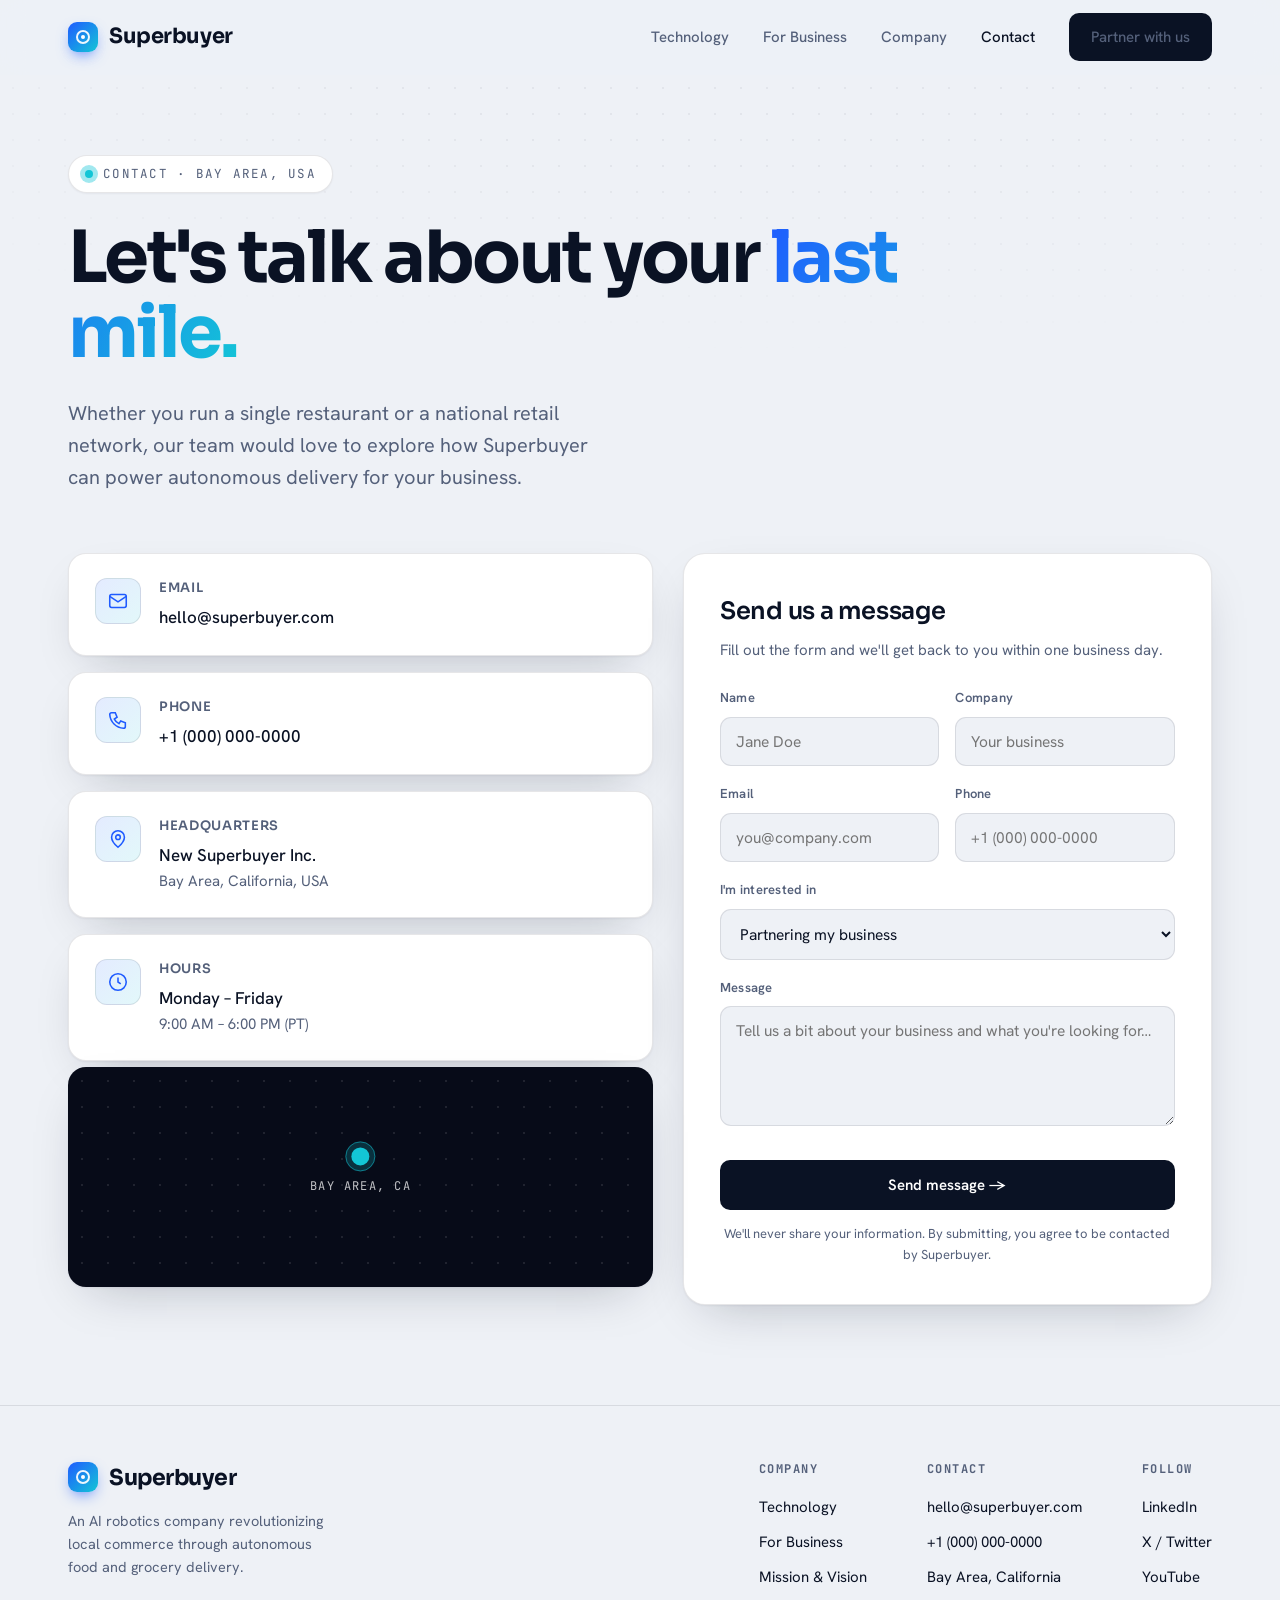
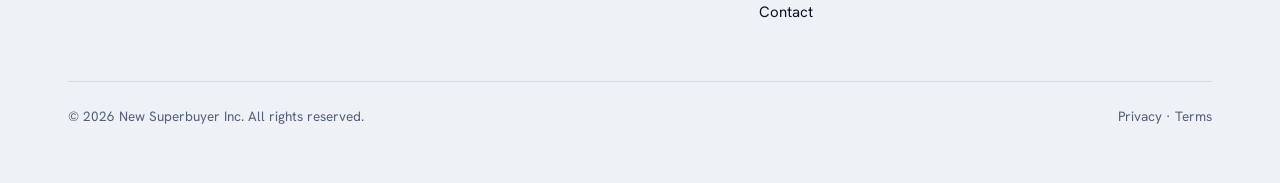
==== contact.html @ 4471d2f5 "Initial commit: Superbuyer company website" ====
<!DOCTYPE html>
<html lang="en">
<head>
<meta charset="UTF-8" />
<meta name="viewport" content="width=device-width, initial-scale=1.0" />
<title>Contact — Superbuyer</title>
<meta name="description" content="Get in touch with Superbuyer. Partner with us to bring autonomous food and grocery delivery to your business." />
<link rel="preconnect" href="https://fonts.googleapis.com" />
<link rel="preconnect" href="https://fonts.gstatic.com" crossorigin />
<link href="https://fonts.googleapis.com/css2?family=Sora:wght@400;500;600;700;800&family=Hanken+Grotesk:wght@400;500;600;700&family=JetBrains+Mono:wght@400;500;600&display=swap" rel="stylesheet" />
<link rel="stylesheet" href="styles.css" />
</head>
<body>

<nav id="nav">
  <div class="wrap nav-in">
    <a href="index.html" class="brand"><span class="logo"></span>Superbuyer</a>
    <div class="nav-links">
      <a href="index.html#technology">Technology</a>
      <a href="index.html#value">For Business</a>
      <a href="index.html#company">Company</a>
      <a href="contact.html" class="active">Contact</a>
      <a href="#form" class="btn">Partner with us</a>
    </div>
  </div>
</nav>

<div class="page-hero">
  <div class="dotgrid"></div>
  <div class="wrap">
    <div class="eyebrow reveal"><span class="pulse"></span><span class="t">CONTACT · BAY AREA, USA</span></div>
    <h1 class="reveal">Let's talk about your <span class="grad">last mile.</span></h1>
    <p class="lead reveal">Whether you run a single restaurant or a national retail network, our team would love to explore how Superbuyer can power autonomous delivery for your business.</p>
  </div>
</div>

<section style="padding-top:40px">
  <div class="wrap">
    <div class="contact-grid">

      <!-- INFO COLUMN -->
      <div class="reveal">
        <div class="info-list">
          <div class="info-item">
            <div class="ic"><svg viewBox="0 0 24 24"><rect x="3" y="5" width="18" height="14" rx="2"/><path d="m3 7 9 6 9-6"/></svg></div>
            <div>
              <h4>Email</h4>
              <a href="mailto:hello@superbuyer.com">hello@superbuyer.com</a>
            </div>
          </div>

          <div class="info-item">
            <div class="ic"><svg viewBox="0 0 24 24"><path d="M5 4h4l2 5-3 2a11 11 0 0 0 5 5l2-3 5 2v4a2 2 0 0 1-2 2A16 16 0 0 1 3 6a2 2 0 0 1 2-2Z"/></svg></div>
            <div>
              <h4>Phone</h4>
              <a href="tel:+10000000000">+1 (000) 000-0000</a>
            </div>
          </div>

          <div class="info-item">
            <div class="ic"><svg viewBox="0 0 24 24"><path d="M12 21s-7-6-7-11a7 7 0 0 1 14 0c0 5-7 11-7 11Z"/><circle cx="12" cy="10" r="2.5"/></svg></div>
            <div>
              <h4>Headquarters</h4>
              <p>New Superbuyer Inc.<span>Bay Area, California, USA</span></p>
            </div>
          </div>

          <div class="info-item">
            <div class="ic"><svg viewBox="0 0 24 24"><circle cx="12" cy="12" r="9"/><path d="M12 7v5l3 2"/></svg></div>
            <div>
              <h4>Hours</h4>
              <p>Monday – Friday<span>9:00 AM – 6:00 PM (PT)</span></p>
            </div>
          </div>
        </div>

        <div class="map" aria-label="Bay Area, California">
          <div class="dotgrid"></div>
          <div class="pin">
            <div class="dot"></div>
            <span>Bay Area, CA</span>
          </div>
        </div>
      </div>

      <!-- FORM COLUMN -->
      <div class="reveal" id="form">
        <div class="form-card">
          <h3>Send us a message</h3>
          <p class="sub">Fill out the form and we'll get back to you within one business day.</p>

          <!-- Works automatically when deployed to Netlify (Netlify Forms). -->
          <form name="contact" method="POST" data-netlify="true" netlify-honeypot="bot-field" action="/thanks.html">
            <input type="hidden" name="form-name" value="contact" />
            <p hidden><label>Don't fill this out: <input name="bot-field" /></label></p>

            <div class="two">
              <div class="field">
                <label for="name">Name</label>
                <input id="name" name="name" type="text" placeholder="Jane Doe" required />
              </div>
              <div class="field">
                <label for="company">Company</label>
                <input id="company" name="company" type="text" placeholder="Your business" />
              </div>
            </div>

            <div class="two">
              <div class="field">
                <label for="email">Email</label>
                <input id="email" name="email" type="email" placeholder="you@company.com" required />
              </div>
              <div class="field">
                <label for="phone">Phone</label>
                <input id="phone" name="phone" type="tel" placeholder="+1 (000) 000-0000" />
              </div>
            </div>

            <div class="field">
              <label for="type">I'm interested in</label>
              <select id="type" name="interest">
                <option>Partnering my business</option>
                <option>Requesting a demo</option>
                <option>Press / media</option>
                <option>Careers</option>
                <option>Something else</option>
              </select>
            </div>

            <div class="field">
              <label for="message">Message</label>
              <textarea id="message" name="message" placeholder="Tell us a bit about your business and what you're looking for…" required></textarea>
            </div>

            <button type="submit" class="btn">Send message →</button>
            <p class="form-note">We'll never share your information. By submitting, you agree to be contacted by Superbuyer.</p>
          </form>
        </div>
      </div>

    </div>
  </div>
</section>

<footer>
  <div class="wrap">
    <div class="foot">
      <div>
        <a href="index.html" class="brand"><span class="logo"></span>Superbuyer</a>
        <p class="blurb">An AI robotics company revolutionizing local commerce through autonomous food and grocery delivery.</p>
      </div>
      <div class="foot-cols">
        <div class="foot-col">
          <h5>Company</h5>
          <a href="index.html#technology">Technology</a>
          <a href="index.html#value">For Business</a>
          <a href="index.html#company">Mission &amp; Vision</a>
          <a href="contact.html">Contact</a>
        </div>
        <div class="foot-col">
          <h5>Contact</h5>
          <a href="mailto:hello@superbuyer.com">hello@superbuyer.com</a>
          <a href="tel:+10000000000">+1 (000) 000-0000</a>
          <a href="contact.html">Bay Area, California</a>
        </div>
        <div class="foot-col">
          <h5>Follow</h5>
          <a href="#">LinkedIn</a>
          <a href="#">X / Twitter</a>
          <a href="#">YouTube</a>
        </div>
      </div>
    </div>
    <div class="copyright">
      <span>© 2026 New Superbuyer Inc. All rights reserved.</span>
      <span>Privacy · Terms</span>
    </div>
  </div>
</footer>

<script>
  const nav=document.getElementById('nav');
  addEventListener('scroll',()=>nav.classList.toggle('scrolled',scrollY>10));
  const io=new IntersectionObserver((es)=>{
    es.forEach((e)=>{
      if(e.isIntersecting){
        const sibs=[...e.target.parentElement.children].filter(c=>c.classList.contains('reveal'));
        e.target.style.transitionDelay=(Math.max(0,sibs.indexOf(e.target))*70)+'ms';
        e.target.classList.add('in');io.unobserve(e.target);
      }
    });
  },{threshold:.12});
  document.querySelectorAll('.reveal').forEach(el=>io.observe(el));
</script>
</body>
</html>
---- styles.css ----
:root{
  --bg:#eef1f6;
  --bg-2:#e4e9f2;
  --ink:#0a1224;
  --ink-soft:#54607a;
  --card:#ffffff;
  --accent:#1f5bff;       /* electric blue */
  --accent-2:#13c6d6;     /* cyan */
  --night:#070b18;
  --line:rgba(10,18,36,.10);
  --line-2:rgba(10,18,36,.06);
  --shadow:0 1px 2px rgba(10,18,36,.05), 0 18px 50px -22px rgba(10,18,36,.28);
}
*{box-sizing:border-box;margin:0;padding:0}
html{scroll-behavior:smooth}
body{
  font-family:"Hanken Grotesk",system-ui,sans-serif;
  background:var(--bg);color:var(--ink);line-height:1.6;
  -webkit-font-smoothing:antialiased;overflow-x:hidden;
}
.wrap{max-width:1200px;margin:0 auto;padding:0 28px;position:relative;z-index:2}
.display{font-family:"Sora",sans-serif}
.mono{font-family:"JetBrains Mono",monospace}
.tag{
  font-family:"JetBrains Mono",monospace;font-size:12px;font-weight:500;
  letter-spacing:.18em;text-transform:uppercase;color:var(--accent);
}

/* dot-grid background utility */
.dotgrid{
  background-image:radial-gradient(rgba(10,18,36,.10) 1px,transparent 1px);
  background-size:26px 26px;
}

/* ---------- NAV ---------- */
nav{position:sticky;top:0;z-index:50;backdrop-filter:saturate(150%) blur(12px);
  background:rgba(238,241,246,.78);border-bottom:1px solid transparent;transition:border-color .3s}
nav.scrolled{border-color:var(--line)}
.nav-in{display:flex;align-items:center;justify-content:space-between;height:74px}
.brand{font-family:"Sora",sans-serif;font-weight:700;font-size:21px;letter-spacing:-.02em;display:flex;align-items:center;gap:11px;color:var(--ink);text-decoration:none}
.logo{width:30px;height:30px;border-radius:9px;background:linear-gradient(135deg,var(--accent),var(--accent-2));position:relative;box-shadow:0 6px 16px -6px var(--accent)}
.logo::before{content:"";position:absolute;inset:8px;border:2px solid #fff;border-radius:50%;opacity:.92}
.logo::after{content:"";position:absolute;left:50%;top:50%;width:4px;height:4px;background:#fff;border-radius:50%;transform:translate(-50%,-50%)}
.nav-links{display:flex;gap:34px;align-items:center}
.nav-links a{color:var(--ink-soft);text-decoration:none;font-size:15px;font-weight:500;transition:color .2s}
.nav-links a:hover{color:var(--ink)}
.nav-links a.active{color:var(--ink)}
.btn{display:inline-flex;align-items:center;gap:8px;background:var(--ink);color:#fff;
  padding:12px 22px;border-radius:10px;font-weight:600;font-size:15px;text-decoration:none;
  transition:transform .2s,background .2s,box-shadow .2s;border:none;cursor:pointer;font-family:"Hanken Grotesk",sans-serif}
.btn:hover{transform:translateY(-2px);background:var(--accent);box-shadow:0 14px 30px -10px var(--accent)}
.btn.ghost{background:transparent;color:var(--ink);border:1px solid var(--line)}
.btn.ghost:hover{background:var(--ink);color:#fff;box-shadow:none}
@media(max-width:780px){.nav-links a:not(.btn){display:none}}

/* ---------- HERO ---------- */
header{position:relative;padding:96px 0 80px;overflow:hidden}
header .dotgrid{position:absolute;inset:0;z-index:1;opacity:.5;
  -webkit-mask-image:radial-gradient(120% 80% at 70% 0%,#000 30%,transparent 75%);
  mask-image:radial-gradient(120% 80% at 70% 0%,#000 30%,transparent 75%)}

/* delivery-robot hero illustration */
.hero-robot{position:absolute;right:max(12px,3vw);top:104px;width:min(46vw,500px);z-index:0;
  animation:bob 5.5s ease-in-out infinite}
.hero-robot::before{content:"";position:absolute;inset:-12% -10% -6% -10%;z-index:-1;border-radius:50%;
  background:radial-gradient(closest-side, rgba(31,91,255,.18), rgba(19,198,214,.10) 55%, transparent 72%)}
.hero-robot img,.hero-robot svg{width:100%;height:auto;display:block}
.hero-robot img{border-radius:28px;box-shadow:0 30px 60px -22px rgba(10,18,36,.30)}
@keyframes bob{0%,100%{transform:translateY(0)}50%{transform:translateY(-14px)}}
.hr-bag{animation:bob 4.2s ease-in-out infinite}
.hr-beacon{transform-origin:center;animation:beacon 1.6s ease-in-out infinite}
@keyframes beacon{0%,100%{opacity:1}50%{opacity:.35}}
.hr-scan{animation:scan 2.6s ease-out infinite}
.hr-scan2{animation:scan 2.6s ease-out .5s infinite}
.hr-scan3{animation:scan 2.6s ease-out 1s infinite}
@keyframes scan{0%{opacity:0}30%{opacity:.9}100%{opacity:0}}
@media(max-width:980px){.hero-robot{display:none}}
@media(prefers-reduced-motion:reduce){.hero-robot,.hr-bag,.hr-beacon,.hr-scan,.hr-scan2,.hr-scan3{animation:none}}
.eyebrow{display:inline-flex;align-items:center;gap:10px;background:var(--card);
  border:1px solid var(--line);padding:8px 16px;border-radius:100px;box-shadow:var(--shadow)}
.eyebrow .pulse{width:8px;height:8px;border-radius:50%;background:var(--accent-2);position:relative}
.eyebrow .pulse::after{content:"";position:absolute;inset:-5px;border-radius:50%;background:var(--accent-2);opacity:.4;animation:ping 1.8s ease-out infinite}
@keyframes ping{to{transform:scale(2.8);opacity:0}}
.eyebrow span.t{font-family:"JetBrains Mono",monospace;font-size:12.5px;letter-spacing:.1em;color:var(--ink-soft)}
.hero-copy{position:relative;z-index:2;max-width:600px}
@media(max-width:1180px) and (min-width:981px){.hero-copy{max-width:50%}}
h1{font-family:"Sora",sans-serif;font-weight:700;font-size:clamp(40px,6vw,78px);
  line-height:1.04;letter-spacing:-.035em;margin:28px 0 0}
h1 .grad{background:linear-gradient(120deg,var(--accent),var(--accent-2));-webkit-background-clip:text;background-clip:text;color:transparent}
.lead{font-size:clamp(17px,2vw,20px);color:var(--ink-soft);max-width:54ch;margin-top:26px}
.hero-cta{display:flex;gap:14px;margin-top:38px;flex-wrap:wrap}

/* route motif card */
.route{margin-top:64px;background:var(--night);border-radius:22px;padding:30px 32px;color:#fff;
  position:relative;overflow:hidden;box-shadow:var(--shadow)}
.route .dotgrid{position:absolute;inset:0;opacity:.18;background-image:radial-gradient(rgba(255,255,255,.5) 1px,transparent 1px)}
.route-top{display:flex;justify-content:space-between;align-items:center;position:relative;flex-wrap:wrap;gap:12px}
.route-top .mono{font-size:12.5px;letter-spacing:.14em;color:rgba(255,255,255,.55);text-transform:uppercase}
.route-top .live{display:inline-flex;align-items:center;gap:8px;font-family:"JetBrains Mono",monospace;font-size:12.5px;color:#7ef2c0}
.route-top .live::before{content:"";width:8px;height:8px;border-radius:50%;background:#7ef2c0;box-shadow:0 0 0 0 rgba(126,242,192,.6);animation:beat 1.6s infinite}
@keyframes beat{70%{box-shadow:0 0 0 8px rgba(126,242,192,0)}100%{box-shadow:0 0 0 0 rgba(126,242,192,0)}}
.path{position:relative;height:120px;margin-top:24px}
.path svg{width:100%;height:100%;overflow:visible}
.path .moving{stroke-dasharray:8 10;animation:dash 2.2s linear infinite}
@keyframes dash{to{stroke-dashoffset:-36}}
.route-foot{display:flex;gap:40px;margin-top:18px;position:relative;flex-wrap:wrap}
.route-foot div .k{font-family:"Sora";font-weight:600;font-size:26px}
.route-foot div .v{font-size:13.5px;color:rgba(255,255,255,.55);margin-top:2px}

/* ---------- LOGO STRIP ---------- */
.strip{padding:30px 0;border-top:1px solid var(--line);border-bottom:1px solid var(--line);margin-top:48px}
.strip .wrap{display:flex;align-items:center;gap:30px;flex-wrap:wrap;justify-content:space-between}
.strip p{font-family:"JetBrains Mono",monospace;font-size:12.5px;letter-spacing:.12em;text-transform:uppercase;color:var(--ink-soft);white-space:nowrap}
.strip .who{display:flex;gap:34px;flex-wrap:wrap}
.strip .who span{font-family:"Sora";font-weight:600;font-size:18px;color:var(--ink);opacity:.62}

/* ---------- SECTION ---------- */
section{padding:100px 0}
.sec-head{margin-bottom:52px;max-width:60ch}
.sec-title{font-family:"Sora";font-weight:600;font-size:clamp(30px,4.4vw,50px);line-height:1.08;letter-spacing:-.025em;margin-top:16px}
.sec-note{color:var(--ink-soft);font-size:17px;margin-top:18px;max-width:52ch}

/* feature cards */
.cards{display:grid;grid-template-columns:repeat(3,1fr);gap:22px}
.card{background:var(--card);border:1px solid var(--line);border-radius:20px;padding:32px 28px;
  box-shadow:var(--shadow);transition:transform .3s,box-shadow .3s;position:relative;overflow:hidden}
.card:hover{transform:translateY(-6px);box-shadow:0 28px 60px -22px rgba(31,91,255,.35)}
.card .ic{width:50px;height:50px;border-radius:13px;display:grid;place-items:center;
  background:linear-gradient(135deg,rgba(31,91,255,.12),rgba(19,198,214,.12));border:1px solid var(--line)}
.card .ic svg{width:24px;height:24px;stroke:var(--accent);fill:none;stroke-width:1.7}
.card h3{font-family:"Sora";font-weight:600;font-size:21px;margin:22px 0 10px;letter-spacing:-.01em}
.card p{color:var(--ink-soft);font-size:15.5px}
@media(max-width:860px){.cards{grid-template-columns:1fr}}

/* value / benefits band */
#value{background:var(--bg-2)}
.vgrid{display:grid;grid-template-columns:repeat(3,1fr);gap:24px;margin-top:8px}
.vitem{padding:30px 0;border-top:2px solid var(--ink)}
.vitem .n{font-family:"JetBrains Mono",monospace;font-size:13px;color:var(--accent);letter-spacing:.1em}
.vitem h4{font-family:"Sora";font-weight:600;font-size:22px;margin:16px 0 10px;letter-spacing:-.01em}
.vitem p{color:var(--ink-soft);font-size:15.5px}
@media(max-width:860px){.vgrid{grid-template-columns:1fr}}

/* mission / vision split */
.mv{display:grid;grid-template-columns:1fr 1fr;gap:22px}
.mv-card{border-radius:22px;padding:42px 38px;position:relative;overflow:hidden;box-shadow:var(--shadow)}
.mv-mission{background:var(--night);color:#fff}
.mv-mission .dotgrid{position:absolute;inset:0;opacity:.16;background-image:radial-gradient(rgba(255,255,255,.5) 1px,transparent 1px)}
.mv-vision{background:linear-gradient(140deg,var(--accent),#1840c8);color:#fff}
.mv-vision::after{content:"";position:absolute;right:-70px;bottom:-90px;width:260px;height:260px;border-radius:50%;border:1px solid rgba(255,255,255,.22)}
.mv-card .tag{color:rgba(255,255,255,.7)}
.mv-card h3{font-family:"Sora";font-weight:600;font-size:clamp(26px,3vw,34px);line-height:1.14;letter-spacing:-.02em;margin-top:18px;position:relative}
.mv-card p{color:rgba(255,255,255,.78);margin-top:16px;font-size:16px;position:relative}
@media(max-width:780px){.mv{grid-template-columns:1fr}}

/* about statement */
.about{display:grid;grid-template-columns:1fr;gap:0;max-width:30ch}
.about-quote{font-family:"Sora";font-weight:400;font-size:clamp(24px,3.2vw,38px);line-height:1.3;letter-spacing:-.02em;max-width:24ch}
.about-quote b{color:var(--accent);font-weight:600}

/* CTA */
#contact{padding-bottom:120px}
.cta{background:var(--night);color:#fff;border-radius:28px;padding:clamp(40px,6vw,80px);position:relative;overflow:hidden}
.cta .dotgrid{position:absolute;inset:0;opacity:.16;background-image:radial-gradient(rgba(255,255,255,.5) 1px,transparent 1px);
  -webkit-mask-image:radial-gradient(120% 100% at 100% 0%,#000,transparent 70%);mask-image:radial-gradient(120% 100% at 100% 0%,#000,transparent 70%)}
.cta .tag{color:var(--accent-2)}
.cta h2{font-family:"Sora";font-weight:600;font-size:clamp(30px,4.6vw,54px);line-height:1.07;letter-spacing:-.025em;max-width:18ch;margin-top:16px;position:relative}
.cta p{margin-top:18px;max-width:46ch;color:rgba(255,255,255,.74);position:relative}
.cta .row{display:flex;gap:14px;margin-top:34px;flex-wrap:wrap;position:relative}
.cta .btn{background:#fff;color:var(--ink)}
.cta .btn:hover{background:var(--accent);color:#fff}
.cta .btn.ghost{background:transparent;color:#fff;border-color:rgba(255,255,255,.32)}
.cta .btn.ghost:hover{background:#fff;color:var(--ink)}

/* FOOTER */
footer{border-top:1px solid var(--line);padding:54px 0 56px}
.foot{display:flex;justify-content:space-between;gap:40px;flex-wrap:wrap}
.foot .brand{font-size:22px}
.foot .blurb{color:var(--ink-soft);font-size:14.5px;margin-top:14px;max-width:34ch}
.foot-cols{display:flex;gap:60px;flex-wrap:wrap}
.foot-col h5{font-family:"JetBrains Mono",monospace;font-size:12px;letter-spacing:.12em;text-transform:uppercase;color:var(--ink-soft);margin-bottom:16px}
.foot-col a{display:block;color:var(--ink);text-decoration:none;font-size:15px;margin-bottom:11px;transition:color .2s}
.foot-col a:hover{color:var(--accent)}
.copyright{margin-top:46px;padding-top:24px;border-top:1px solid var(--line);color:var(--ink-soft);font-size:13.5px;display:flex;justify-content:space-between;gap:14px;flex-wrap:wrap}

/* reveal */
.reveal{opacity:0;transform:translateY(26px);transition:opacity .8s cubic-bezier(.2,.7,.2,1),transform .8s cubic-bezier(.2,.7,.2,1)}
.reveal.in{opacity:1;transform:none}

/* ============ CONTACT PAGE ============ */
.page-hero{position:relative;padding:80px 0 20px;overflow:hidden}
.page-hero .dotgrid{position:absolute;inset:0;z-index:0;opacity:.5;
  -webkit-mask-image:radial-gradient(120% 90% at 60% 0%,#000 25%,transparent 72%);
  mask-image:radial-gradient(120% 90% at 60% 0%,#000 25%,transparent 72%)}
.page-hero h1{font-size:clamp(40px,6vw,72px);max-width:18ch}
.page-hero .lead{max-width:50ch}

.contact-grid{display:grid;grid-template-columns:1.05fr .95fr;gap:30px;align-items:start}
@media(max-width:880px){.contact-grid{grid-template-columns:1fr}}

/* info column */
.info-list{display:flex;flex-direction:column;gap:16px}
.info-item{display:flex;gap:18px;align-items:flex-start;background:var(--card);border:1px solid var(--line);
  border-radius:18px;padding:24px 26px;box-shadow:var(--shadow);transition:transform .25s,box-shadow .25s}
.info-item:hover{transform:translateY(-3px);box-shadow:0 22px 50px -24px rgba(31,91,255,.3)}
.info-item .ic{flex:none;width:46px;height:46px;border-radius:12px;display:grid;place-items:center;
  background:linear-gradient(135deg,rgba(31,91,255,.12),rgba(19,198,214,.12));border:1px solid var(--line)}
.info-item .ic svg{width:22px;height:22px;stroke:var(--accent);fill:none;stroke-width:1.7}
.info-item h4{font-family:"Sora";font-weight:600;font-size:13px;letter-spacing:.05em;text-transform:uppercase;color:var(--ink-soft)}
.info-item a,.info-item p{display:block;color:var(--ink);text-decoration:none;font-size:17px;font-weight:500;margin-top:5px}
.info-item a:hover{color:var(--accent)}
.info-item p span{display:block;font-weight:400;font-size:15px;color:var(--ink-soft)}

.map{margin-top:6px;border-radius:18px;overflow:hidden;border:1px solid var(--line);box-shadow:var(--shadow);
  height:220px;position:relative;background:var(--night)}
.map .dotgrid{position:absolute;inset:0;opacity:.2;background-image:radial-gradient(rgba(255,255,255,.5) 1px,transparent 1px)}
.map .pin{position:absolute;left:50%;top:48%;transform:translate(-50%,-50%);text-align:center}
.map .pin .dot{width:18px;height:18px;border-radius:50%;background:var(--accent-2);margin:0 auto;position:relative;box-shadow:0 0 0 6px rgba(19,198,214,.2)}
.map .pin .dot::after{content:"";position:absolute;inset:-6px;border-radius:50%;border:1px solid var(--accent-2);opacity:.5;animation:ping 2s ease-out infinite}
.map .pin span{display:block;margin-top:12px;font-family:"JetBrains Mono",monospace;font-size:12px;letter-spacing:.12em;color:rgba(255,255,255,.75);text-transform:uppercase}

/* form column */
.form-card{background:var(--card);border:1px solid var(--line);border-radius:22px;padding:38px 36px;box-shadow:var(--shadow)}
.form-card h3{font-family:"Sora";font-weight:600;font-size:24px;letter-spacing:-.01em}
.form-card .sub{color:var(--ink-soft);font-size:15px;margin-top:8px;margin-bottom:26px}
.field{margin-bottom:18px}
.field label{display:block;font-size:13px;font-weight:600;color:var(--ink-soft);margin-bottom:8px;letter-spacing:.02em}
.field input,.field textarea,.field select{width:100%;font-family:"Hanken Grotesk",sans-serif;font-size:15.5px;color:var(--ink);
  background:var(--bg);border:1px solid var(--line);border-radius:11px;padding:13px 15px;transition:border-color .2s,box-shadow .2s}
.field input:focus,.field textarea:focus,.field select:focus{outline:none;border-color:var(--accent);box-shadow:0 0 0 3px rgba(31,91,255,.14);background:#fff}
.field textarea{resize:vertical;min-height:120px}
.two{display:grid;grid-template-columns:1fr 1fr;gap:16px}
@media(max-width:480px){.two{grid-template-columns:1fr}}
.form-card .btn{width:100%;justify-content:center;margin-top:8px;padding:15px}
.form-note{font-size:13px;color:var(--ink-soft);margin-top:14px;text-align:center}
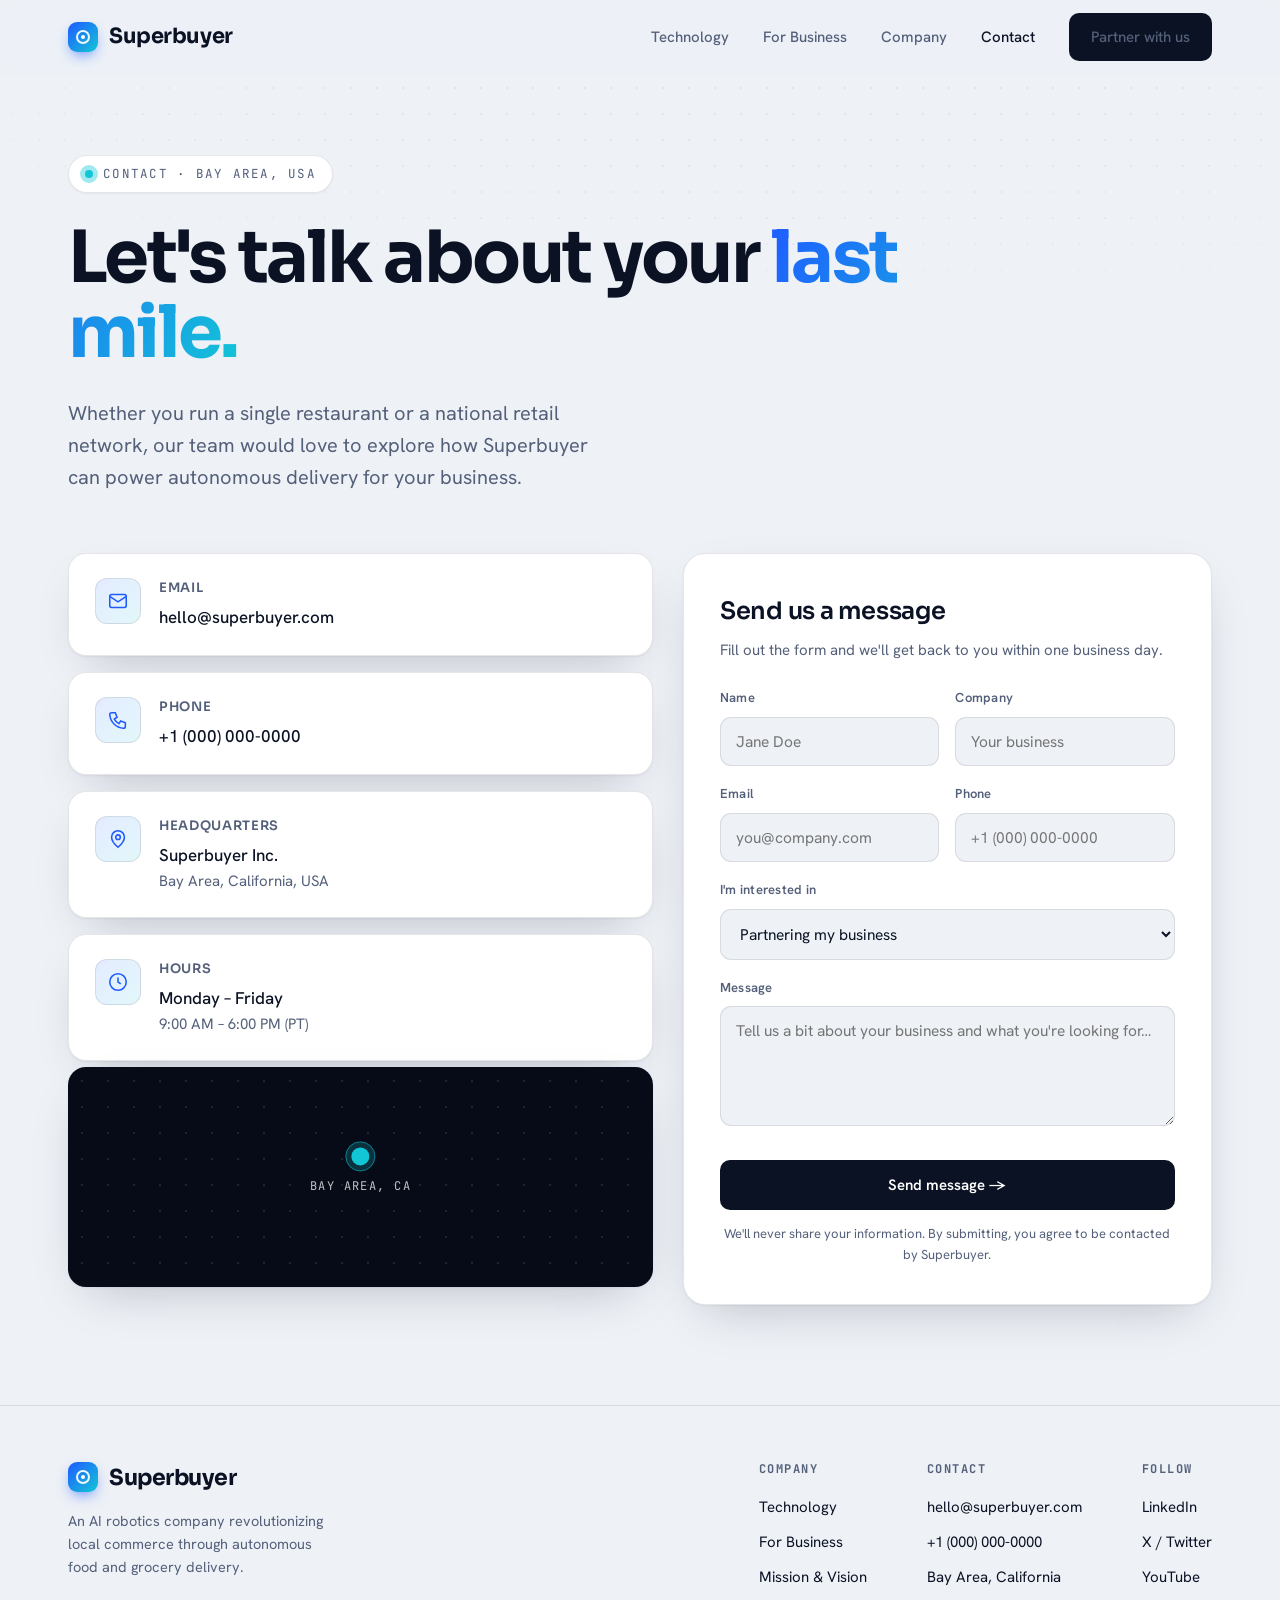
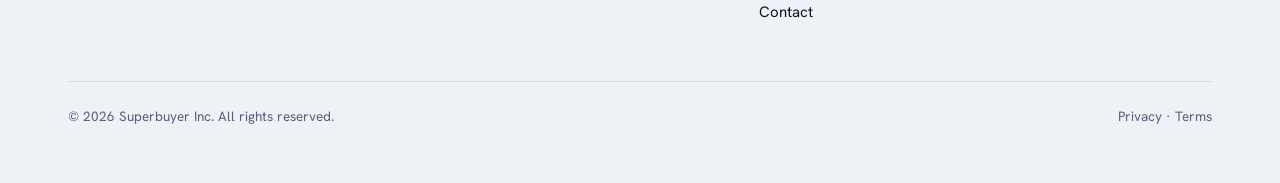
==== commit 93cec315: "Rename company to Superbuyer Inc. (drop "New")" ====
--- a/contact.html
+++ b/contact.html
@@ -61,7 +61,7 @@
             <div class="ic"><svg viewBox="0 0 24 24"><path d="M12 21s-7-6-7-11a7 7 0 0 1 14 0c0 5-7 11-7 11Z"/><circle cx="12" cy="10" r="2.5"/></svg></div>
             <div>
               <h4>Headquarters</h4>
-              <p>New Superbuyer Inc.<span>Bay Area, California, USA</span></p>
+              <p>Superbuyer Inc.<span>Bay Area, California, USA</span></p>
             </div>
           </div>
 
@@ -172,7 +172,7 @@
       </div>
     </div>
     <div class="copyright">
-      <span>© 2026 New Superbuyer Inc. All rights reserved.</span>
+      <span>© 2026 Superbuyer Inc. All rights reserved.</span>
       <span>Privacy · Terms</span>
     </div>
   </div>
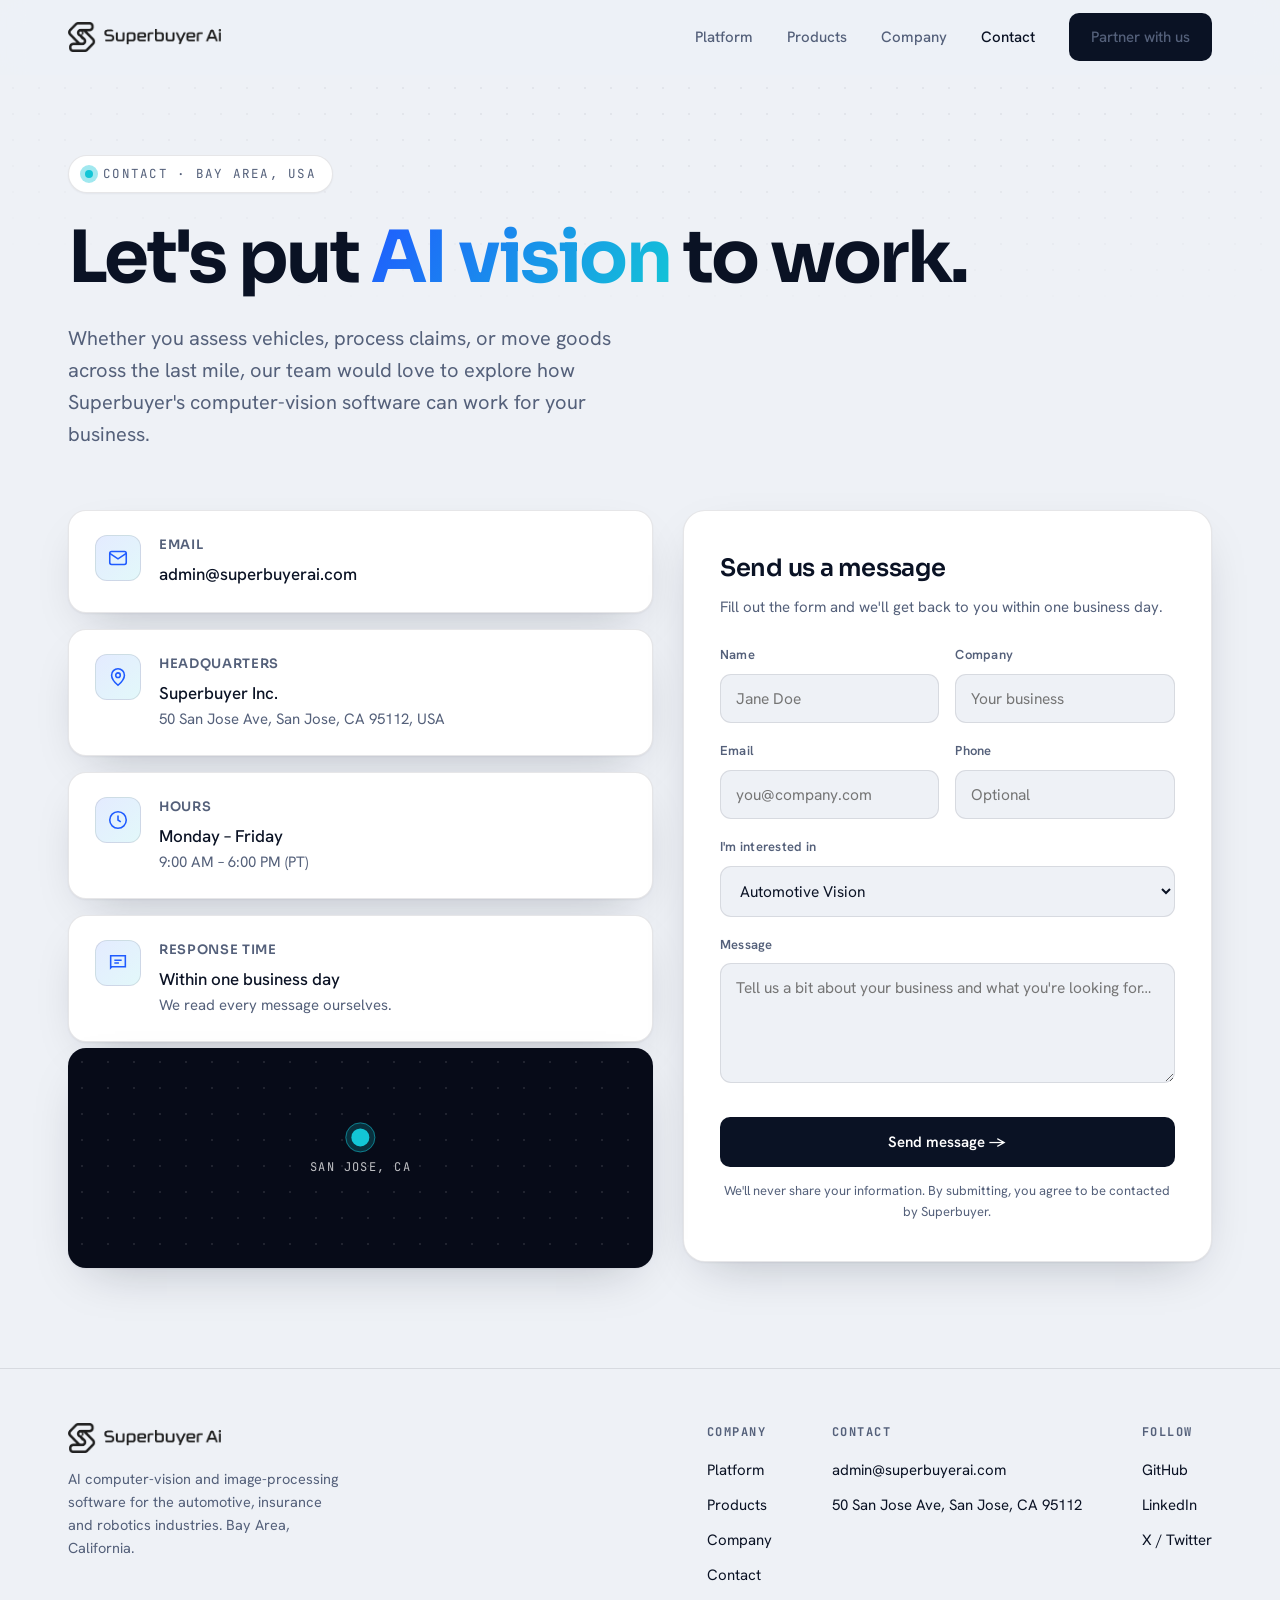
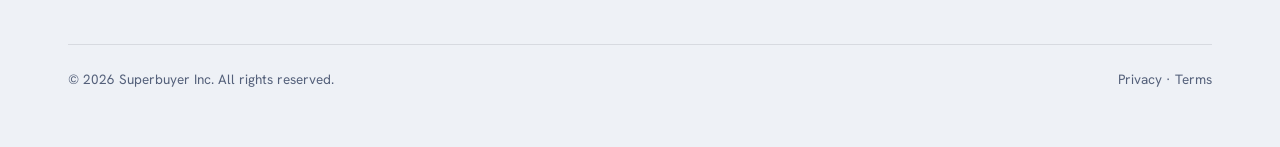
==== commit c45d24bf: "Reposition site around AI vision software; add real logo, two products, real contact - Lead with AI " ====
--- a/contact.html
+++ b/contact.html
@@ -3,8 +3,10 @@
 <head>
 <meta charset="UTF-8" />
 <meta name="viewport" content="width=device-width, initial-scale=1.0" />
-<title>Contact — Superbuyer</title>
-<meta name="description" content="Get in touch with Superbuyer. Partner with us to bring autonomous food and grocery delivery to your business." />
+<title>Contact — Superbuyer Ai</title>
+<meta name="description" content="Get in touch with Superbuyer. Partner with us to put AI computer-vision and image-processing software to work for your business." />
+<link rel="icon" type="image/png" href="images/favicon.png" />
+<link rel="apple-touch-icon" href="images/apple-touch-icon.png" />
 <link rel="preconnect" href="https://fonts.googleapis.com" />
 <link rel="preconnect" href="https://fonts.gstatic.com" crossorigin />
 <link href="https://fonts.googleapis.com/css2?family=Sora:wght@400;500;600;700;800&family=Hanken+Grotesk:wght@400;500;600;700&family=JetBrains+Mono:wght@400;500;600&display=swap" rel="stylesheet" />
@@ -14,10 +16,10 @@
 
 <nav id="nav">
   <div class="wrap nav-in">
-    <a href="index.html" class="brand"><span class="logo"></span>Superbuyer</a>
+    <a href="index.html" class="brand"><img class="logo-img" src="images/logo.png" alt="Superbuyer Ai" /></a>
     <div class="nav-links">
-      <a href="index.html#technology">Technology</a>
-      <a href="index.html#value">For Business</a>
+      <a href="index.html#platform">Platform</a>
+      <a href="index.html#products">Products</a>
       <a href="index.html#company">Company</a>
       <a href="contact.html" class="active">Contact</a>
       <a href="#form" class="btn">Partner with us</a>
@@ -29,8 +31,8 @@
   <div class="dotgrid"></div>
   <div class="wrap">
     <div class="eyebrow reveal"><span class="pulse"></span><span class="t">CONTACT · BAY AREA, USA</span></div>
-    <h1 class="reveal">Let's talk about your <span class="grad">last mile.</span></h1>
-    <p class="lead reveal">Whether you run a single restaurant or a national retail network, our team would love to explore how Superbuyer can power autonomous delivery for your business.</p>
+    <h1 class="reveal">Let's put <span class="grad">AI vision</span> to work.</h1>
+    <p class="lead reveal">Whether you assess vehicles, process claims, or move goods across the last mile, our team would love to explore how Superbuyer's computer-vision software can work for your business.</p>
   </div>
 </div>
 
@@ -45,15 +47,7 @@
             <div class="ic"><svg viewBox="0 0 24 24"><rect x="3" y="5" width="18" height="14" rx="2"/><path d="m3 7 9 6 9-6"/></svg></div>
             <div>
               <h4>Email</h4>
-              <a href="mailto:hello@superbuyer.com">hello@superbuyer.com</a>
-            </div>
-          </div>
-
-          <div class="info-item">
-            <div class="ic"><svg viewBox="0 0 24 24"><path d="M5 4h4l2 5-3 2a11 11 0 0 0 5 5l2-3 5 2v4a2 2 0 0 1-2 2A16 16 0 0 1 3 6a2 2 0 0 1 2-2Z"/></svg></div>
-            <div>
-              <h4>Phone</h4>
-              <a href="tel:+10000000000">+1 (000) 000-0000</a>
+              <a href="mailto:admin@superbuyerai.com">admin@superbuyerai.com</a>
             </div>
           </div>
 
@@ -61,7 +55,7 @@
             <div class="ic"><svg viewBox="0 0 24 24"><path d="M12 21s-7-6-7-11a7 7 0 0 1 14 0c0 5-7 11-7 11Z"/><circle cx="12" cy="10" r="2.5"/></svg></div>
             <div>
               <h4>Headquarters</h4>
-              <p>Superbuyer Inc.<span>Bay Area, California, USA</span></p>
+              <p>Superbuyer Inc.<span>50 San Jose Ave, San Jose, CA 95112, USA</span></p>
             </div>
           </div>
 
@@ -72,13 +66,21 @@
               <p>Monday – Friday<span>9:00 AM – 6:00 PM (PT)</span></p>
             </div>
           </div>
+
+          <div class="info-item">
+            <div class="ic"><svg viewBox="0 0 24 24"><path d="M4 4h16v12H5.2L4 17.2V4Z"/><path d="M8 9h8M8 12h5"/></svg></div>
+            <div>
+              <h4>Response time</h4>
+              <p>Within one business day<span>We read every message ourselves.</span></p>
+            </div>
+          </div>
         </div>
 
-        <div class="map" aria-label="Bay Area, California">
+        <div class="map" aria-label="San Jose, California">
           <div class="dotgrid"></div>
           <div class="pin">
             <div class="dot"></div>
-            <span>Bay Area, CA</span>
+            <span>San Jose, CA</span>
           </div>
         </div>
       </div>
@@ -112,14 +114,16 @@
               </div>
               <div class="field">
                 <label for="phone">Phone</label>
-                <input id="phone" name="phone" type="tel" placeholder="+1 (000) 000-0000" />
+                <input id="phone" name="phone" type="tel" placeholder="Optional" />
               </div>
             </div>
 
             <div class="field">
               <label for="type">I'm interested in</label>
               <select id="type" name="interest">
-                <option>Partnering my business</option>
+                <option>Automotive Vision</option>
+                <option>Autonomous Delivery Robots</option>
+                <option>Custom AI vision software</option>
                 <option>Requesting a demo</option>
                 <option>Press / media</option>
                 <option>Careers</option>
@@ -146,28 +150,27 @@
   <div class="wrap">
     <div class="foot">
       <div>
-        <a href="index.html" class="brand"><span class="logo"></span>Superbuyer</a>
-        <p class="blurb">An AI robotics company revolutionizing local commerce through autonomous food and grocery delivery.</p>
+        <a href="index.html" class="brand"><img class="logo-img" src="images/logo.png" alt="Superbuyer Ai" /></a>
+        <p class="blurb">AI computer-vision and image-processing software for the automotive, insurance and robotics industries. Bay Area, California.</p>
       </div>
       <div class="foot-cols">
         <div class="foot-col">
           <h5>Company</h5>
-          <a href="index.html#technology">Technology</a>
-          <a href="index.html#value">For Business</a>
-          <a href="index.html#company">Mission &amp; Vision</a>
+          <a href="index.html#platform">Platform</a>
+          <a href="index.html#products">Products</a>
+          <a href="index.html#company">Company</a>
           <a href="contact.html">Contact</a>
         </div>
         <div class="foot-col">
           <h5>Contact</h5>
-          <a href="mailto:hello@superbuyer.com">hello@superbuyer.com</a>
-          <a href="tel:+10000000000">+1 (000) 000-0000</a>
-          <a href="contact.html">Bay Area, California</a>
+          <a href="mailto:admin@superbuyerai.com">admin@superbuyerai.com</a>
+          <a href="contact.html">50 San Jose Ave, San Jose, CA 95112</a>
         </div>
         <div class="foot-col">
           <h5>Follow</h5>
+          <a href="https://github.com/Superbuyer-ai" target="_blank" rel="noopener">GitHub</a>
           <a href="#">LinkedIn</a>
           <a href="#">X / Twitter</a>
-          <a href="#">YouTube</a>
         </div>
       </div>
     </div>
--- a/styles.css
+++ b/styles.css
@@ -233,3 +233,59 @@
 @media(max-width:480px){.two{grid-template-columns:1fr}}
 .form-card .btn{width:100%;justify-content:center;margin-top:8px;padding:15px}
 .form-note{font-size:13px;color:var(--ink-soft);margin-top:14px;text-align:center}
+
+/* ============ LOGO IMAGE ============ */
+.brand{gap:0}
+.brand .logo-img{height:30px;width:auto;display:block}
+.foot .brand .logo-img{height:30px}
+@media(max-width:520px){.brand .logo-img{height:26px}}
+
+/* ============ HERO VISION CARD ============ */
+.vision{margin-top:60px;background:var(--night);border-radius:22px;padding:26px 28px 28px;color:#fff;
+  position:relative;overflow:hidden;box-shadow:var(--shadow)}
+.vision .dotgrid{position:absolute;inset:0;opacity:.18;background-image:radial-gradient(rgba(255,255,255,.5) 1px,transparent 1px)}
+.vision-top{display:flex;justify-content:space-between;align-items:center;position:relative;flex-wrap:wrap;gap:12px}
+.vision-top .mono{font-size:12.5px;letter-spacing:.12em;color:rgba(255,255,255,.55);text-transform:uppercase}
+.vision-top .live{display:inline-flex;align-items:center;gap:8px;font-family:"JetBrains Mono",monospace;font-size:12.5px;color:#7ef2c0}
+.vision-top .live::before{content:"";width:8px;height:8px;border-radius:50%;background:#7ef2c0;box-shadow:0 0 0 0 rgba(126,242,192,.6);animation:beat 1.6s infinite}
+.viewport{position:relative;margin-top:20px;border-radius:14px;overflow:hidden;
+  background:radial-gradient(120% 140% at 70% 0%,rgba(31,91,255,.20),transparent 60%),#0b1020;
+  border:1px solid rgba(255,255,255,.08)}
+.viewport svg{display:block;width:100%;height:auto}
+.viewport .scanline{animation:scanY 3.4s ease-in-out infinite}
+@keyframes scanY{0%{transform:translateY(0);opacity:0}10%{opacity:1}90%{opacity:1}100%{transform:translateY(232px);opacity:0}}
+.det-tag{position:absolute;font-family:"JetBrains Mono",monospace;font-size:11px;font-weight:600;
+  padding:2px 7px;border-radius:5px;color:#04121a;white-space:nowrap;transform:translateY(-118%)}
+.det-tag.t1{left:14.2%;top:57.9%;background:#13c6d6}
+.det-tag.t2{left:57.7%;top:41.4%;background:#7ef2c0}
+.vision-foot{display:flex;gap:40px;margin-top:20px;position:relative;flex-wrap:wrap}
+.vision-foot div .k{font-family:"Sora";font-weight:600;font-size:24px}
+.vision-foot div .v{font-size:13px;color:rgba(255,255,255,.55);margin-top:2px}
+@media(prefers-reduced-motion:reduce){.viewport .scanline{animation:none;opacity:.7}}
+
+/* ============ PRODUCTS ============ */
+.products{display:grid;grid-template-columns:1fr 1fr;gap:24px}
+@media(max-width:860px){.products{grid-template-columns:1fr}}
+.product{background:var(--card);border:1px solid var(--line);border-radius:22px;padding:34px 32px;
+  box-shadow:var(--shadow);transition:transform .3s,box-shadow .3s;display:flex;flex-direction:column}
+.product:hover{transform:translateY(-6px);box-shadow:0 28px 60px -22px rgba(31,91,255,.35)}
+.prod-head{display:flex;align-items:center;justify-content:space-between;gap:12px}
+.prod-no{font-family:"JetBrains Mono",monospace;font-size:12.5px;letter-spacing:.14em;color:var(--accent)}
+.pill{font-family:"JetBrains Mono",monospace;font-size:11px;font-weight:600;letter-spacing:.05em;
+  text-transform:uppercase;padding:5px 11px;border-radius:100px}
+.pill-core{color:#0a4d2c;background:rgba(126,242,192,.22);border:1px solid rgba(46,125,50,.25)}
+.pill-dev{color:var(--ink-soft);background:var(--bg-2);border:1px solid var(--line)}
+.product h3{font-family:"Sora";font-weight:600;font-size:25px;letter-spacing:-.015em;margin:18px 0 12px}
+.product>p{color:var(--ink-soft);font-size:15.5px}
+.product>p b{color:var(--ink);font-weight:600}
+.prod-list{list-style:none;margin:20px 0 0;padding:0;display:flex;flex-direction:column;gap:10px}
+.prod-list li{position:relative;padding-left:26px;font-size:15px;color:var(--ink)}
+.prod-list li::before{content:"";position:absolute;left:0;top:8px;width:13px;height:13px;border-radius:4px;
+  background:linear-gradient(135deg,var(--accent),var(--accent-2))}
+.prod-list .mono{font-size:13px;background:var(--bg-2);padding:1px 6px;border-radius:5px;color:var(--accent)}
+.prod-for{margin-top:22px;padding-top:18px;border-top:1px solid var(--line);font-size:14.5px;color:var(--ink)}
+.prod-for span{display:block;font-family:"JetBrains Mono",monospace;font-size:11px;letter-spacing:.12em;
+  text-transform:uppercase;color:var(--ink-soft);margin-bottom:6px}
+.prod-link{margin-top:22px;align-self:flex-start;color:var(--accent);text-decoration:none;font-weight:600;font-size:15px;
+  transition:gap .2s}
+.prod-link:hover{text-decoration:underline}
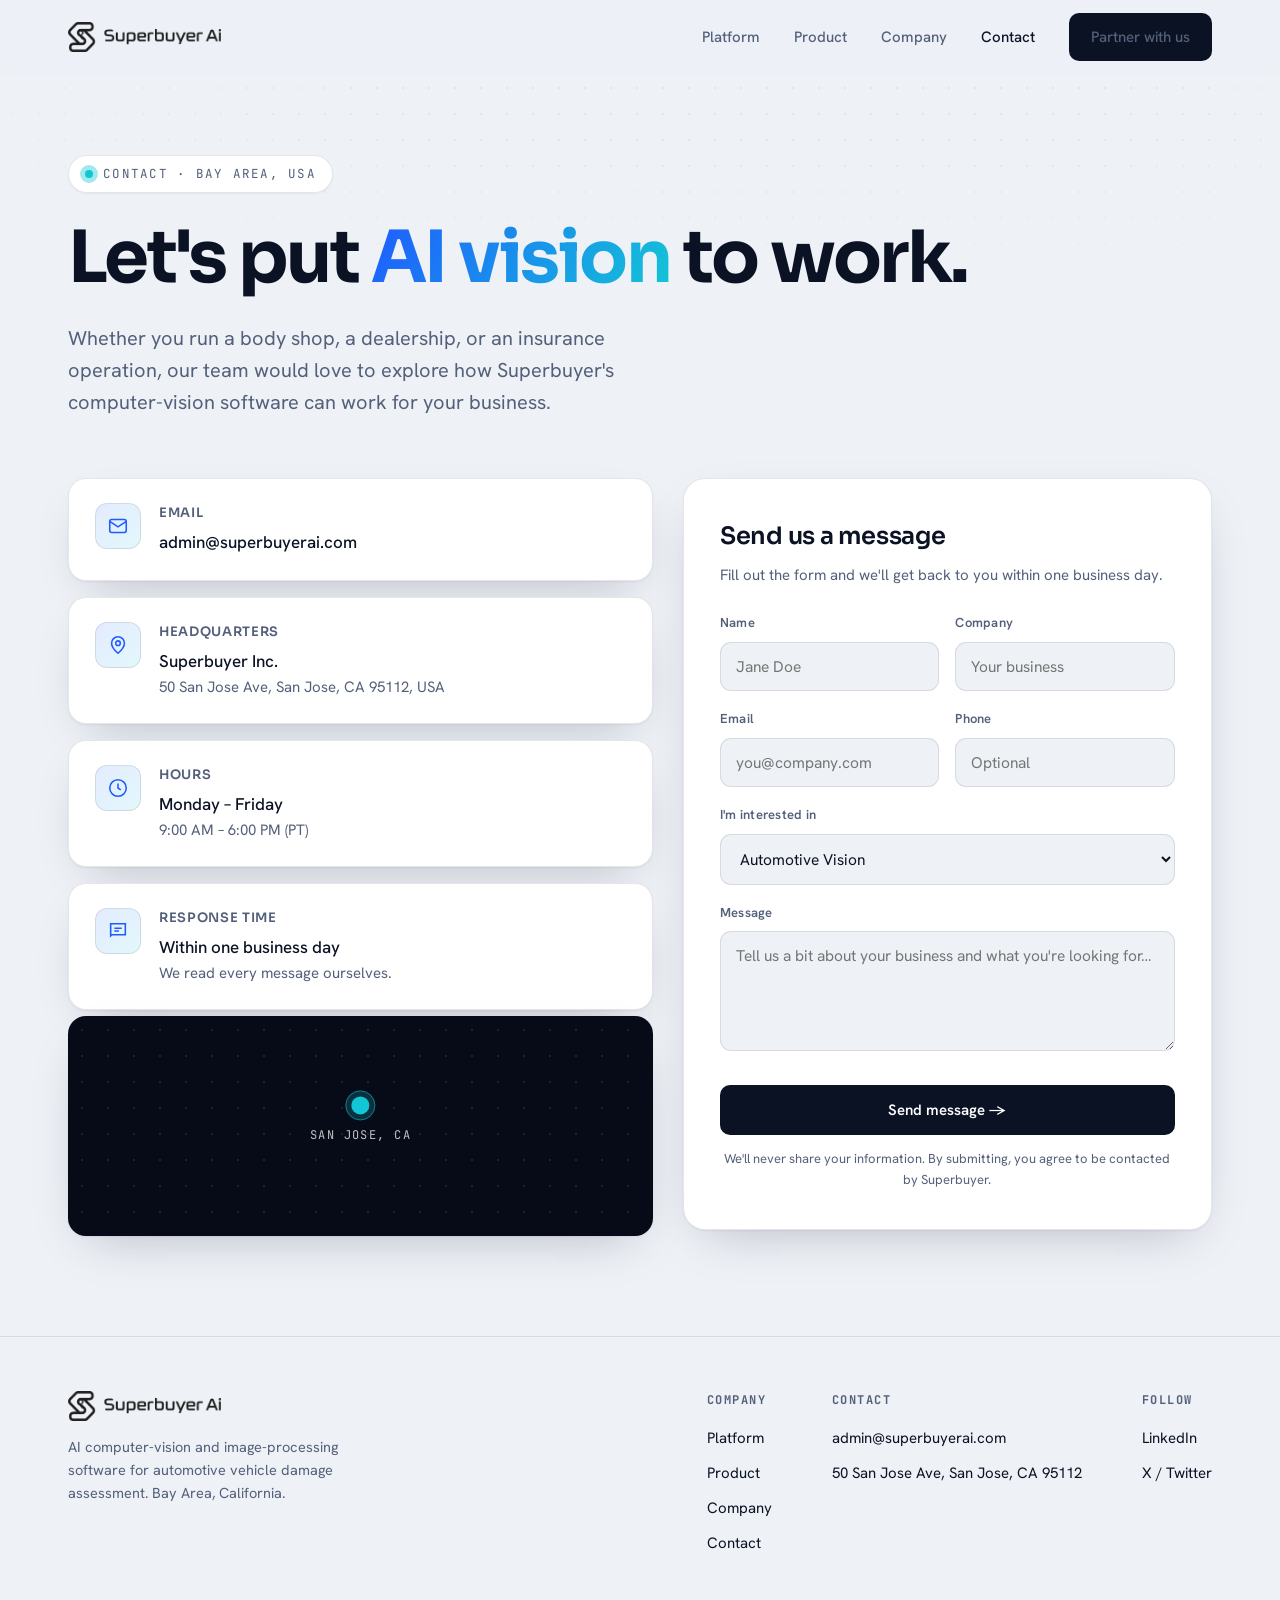
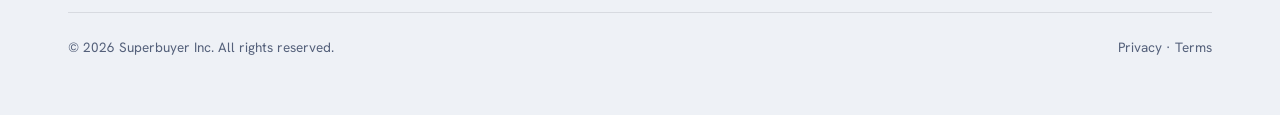
==== commit 0fdd5d87: "Make website automotive-only; align with H1B business plan - Remove the Autonomous Delivery Robots s" ====
--- a/contact.html
+++ b/contact.html
@@ -19,7 +19,7 @@
     <a href="index.html" class="brand"><img class="logo-img" src="images/logo.png" alt="Superbuyer Ai" /></a>
     <div class="nav-links">
       <a href="index.html#platform">Platform</a>
-      <a href="index.html#products">Products</a>
+      <a href="index.html#products">Product</a>
       <a href="index.html#company">Company</a>
       <a href="contact.html" class="active">Contact</a>
       <a href="#form" class="btn">Partner with us</a>
@@ -32,7 +32,7 @@
   <div class="wrap">
     <div class="eyebrow reveal"><span class="pulse"></span><span class="t">CONTACT · BAY AREA, USA</span></div>
     <h1 class="reveal">Let's put <span class="grad">AI vision</span> to work.</h1>
-    <p class="lead reveal">Whether you assess vehicles, process claims, or move goods across the last mile, our team would love to explore how Superbuyer's computer-vision software can work for your business.</p>
+    <p class="lead reveal">Whether you run a body shop, a dealership, or an insurance operation, our team would love to explore how Superbuyer's computer-vision software can work for your business.</p>
   </div>
 </div>
 
@@ -122,7 +122,6 @@
               <label for="type">I'm interested in</label>
               <select id="type" name="interest">
                 <option>Automotive Vision</option>
-                <option>Autonomous Delivery Robots</option>
                 <option>Custom AI vision software</option>
                 <option>Requesting a demo</option>
                 <option>Press / media</option>
@@ -151,13 +150,13 @@
     <div class="foot">
       <div>
         <a href="index.html" class="brand"><img class="logo-img" src="images/logo.png" alt="Superbuyer Ai" /></a>
-        <p class="blurb">AI computer-vision and image-processing software for the automotive, insurance and robotics industries. Bay Area, California.</p>
+        <p class="blurb">AI computer-vision and image-processing software for automotive vehicle damage assessment. Bay Area, California.</p>
       </div>
       <div class="foot-cols">
         <div class="foot-col">
           <h5>Company</h5>
           <a href="index.html#platform">Platform</a>
-          <a href="index.html#products">Products</a>
+          <a href="index.html#products">Product</a>
           <a href="index.html#company">Company</a>
           <a href="contact.html">Contact</a>
         </div>
@@ -168,7 +167,6 @@
         </div>
         <div class="foot-col">
           <h5>Follow</h5>
-          <a href="https://github.com/Superbuyer-ai" target="_blank" rel="noopener">GitHub</a>
           <a href="#">LinkedIn</a>
           <a href="#">X / Twitter</a>
         </div>
--- a/styles.css
+++ b/styles.css
@@ -289,3 +289,63 @@
 .prod-link{margin-top:22px;align-self:flex-start;color:var(--accent);text-decoration:none;font-weight:600;font-size:15px;
   transition:gap .2s}
 .prod-link:hover{text-decoration:underline}
+
+/* ============ REAL-PHOTO ENRICHMENT (v2) ============ */
+.viewport img{display:block;width:100%;height:auto;aspect-ratio:4/3;object-fit:cover}
+.viewport .cap{position:absolute;left:0;right:0;bottom:0;display:flex;justify-content:space-between;gap:10px;
+  padding:10px 14px;background:linear-gradient(to top,rgba(7,11,24,.82),transparent);
+  font-family:"JetBrains Mono",monospace;font-size:11.5px;letter-spacing:.06em;color:rgba(255,255,255,.82)}
+.viewport .cap .ok{color:#7ef2c0}
+
+/* How it works */
+.how{display:grid;grid-template-columns:1.05fr .95fr;gap:48px;align-items:center}
+@media(max-width:880px){.how{grid-template-columns:1fr;gap:32px}}
+.steps{display:flex;flex-direction:column;gap:14px}
+.step{display:flex;gap:20px;align-items:flex-start;background:var(--card);border:1px solid var(--line);
+  border-radius:16px;padding:22px 24px;box-shadow:var(--shadow)}
+.step .num{flex:none;width:42px;height:42px;border-radius:12px;display:grid;place-items:center;
+  font-family:"Sora";font-weight:700;font-size:17px;color:#fff;background:linear-gradient(135deg,var(--accent),var(--accent-2))}
+.step h4{font-family:"Sora";font-weight:600;font-size:18px;letter-spacing:-.01em}
+.step p{color:var(--ink-soft);font-size:14.5px;margin-top:5px}
+.shot{position:relative;border-radius:20px;overflow:hidden;border:1px solid var(--line);box-shadow:0 30px 60px -26px rgba(10,18,36,.4)}
+.shot img{display:block;width:100%;height:auto;aspect-ratio:4/3;object-fit:cover}
+.shot .cap{position:absolute;left:0;right:0;bottom:0;display:flex;justify-content:space-between;gap:10px;
+  padding:11px 15px;background:linear-gradient(to top,rgba(7,11,24,.85),transparent);
+  font-family:"JetBrains Mono",monospace;font-size:11.5px;letter-spacing:.05em;color:rgba(255,255,255,.85)}
+.shot .cap .ok{color:#7ef2c0}
+
+/* Feature (product) sections */
+.feature{display:grid;grid-template-columns:1fr 1fr;gap:52px;align-items:center}
+.feature.flip .f-media{order:-1}
+@media(max-width:880px){.feature{grid-template-columns:1fr;gap:32px}.feature.flip .f-media{order:0}}
+.f-eyebrow{display:flex;align-items:center;gap:12px;margin-bottom:18px}
+.f-eyebrow .tag{margin:0}
+.f-title{font-family:"Sora";font-weight:600;font-size:clamp(28px,3.6vw,42px);line-height:1.1;letter-spacing:-.025em}
+.f-lead{color:var(--ink-soft);font-size:16.5px;margin-top:16px;max-width:46ch}
+.f-list{list-style:none;margin:24px 0 0;padding:0;display:flex;flex-direction:column;gap:12px}
+.f-list li{position:relative;padding-left:30px;font-size:15.5px;color:var(--ink)}
+.f-list li::before{content:"";position:absolute;left:0;top:6px;width:16px;height:16px;border-radius:5px;
+  background:linear-gradient(135deg,var(--accent),var(--accent-2))}
+.f-list .mono{font-size:13px;background:var(--bg-2);padding:1px 6px;border-radius:5px;color:var(--accent)}
+.who-for{margin-top:26px;padding-top:20px;border-top:1px solid var(--line);font-size:15px;color:var(--ink)}
+.who-for span{display:block;font-family:"JetBrains Mono",monospace;font-size:11px;letter-spacing:.12em;
+  text-transform:uppercase;color:var(--ink-soft);margin-bottom:7px}
+.f-link{display:inline-block;margin-top:26px;color:var(--accent);text-decoration:none;font-weight:600;font-size:15.5px}
+.f-link:hover{text-decoration:underline}
+.f-media{position:relative;border-radius:20px;overflow:hidden;border:1px solid var(--line);box-shadow:0 30px 60px -26px rgba(10,18,36,.4)}
+.f-media img{display:block;width:100%;height:auto;aspect-ratio:4/3;object-fit:cover}
+.f-media .cap{position:absolute;left:0;right:0;bottom:0;padding:11px 15px;
+  background:linear-gradient(to top,rgba(7,11,24,.8),transparent);
+  font-family:"JetBrains Mono",monospace;font-size:11px;letter-spacing:.05em;color:rgba(255,255,255,.78)}
+.pill{display:inline-block;font-family:"JetBrains Mono",monospace;font-size:11px;font-weight:600;letter-spacing:.05em;
+  text-transform:uppercase;padding:5px 11px;border-radius:100px}
+.pill-core{color:#0a4d2c;background:rgba(126,242,192,.22);border:1px solid rgba(46,125,50,.25)}
+.pill-dev{color:var(--ink-soft);background:var(--bg-2);border:1px solid var(--line)}
+
+/* JSON / code sample */
+.code{margin-top:24px;background:var(--night);border-radius:14px;padding:18px 20px;overflow-x:auto;
+  box-shadow:var(--shadow);border:1px solid rgba(255,255,255,.06)}
+.code pre{font-family:"JetBrains Mono",monospace;font-size:12.5px;line-height:1.7;color:#cdd6e6;white-space:pre}
+.code .k{color:#7ec8ff}.code .s{color:#7ef2c0}.code .n{color:#ffd479}.code .c{color:#5f6b85}
+.code .mtop{display:flex;gap:7px;margin-bottom:14px}
+.code .mtop i{width:11px;height:11px;border-radius:50%;background:rgba(255,255,255,.18)}
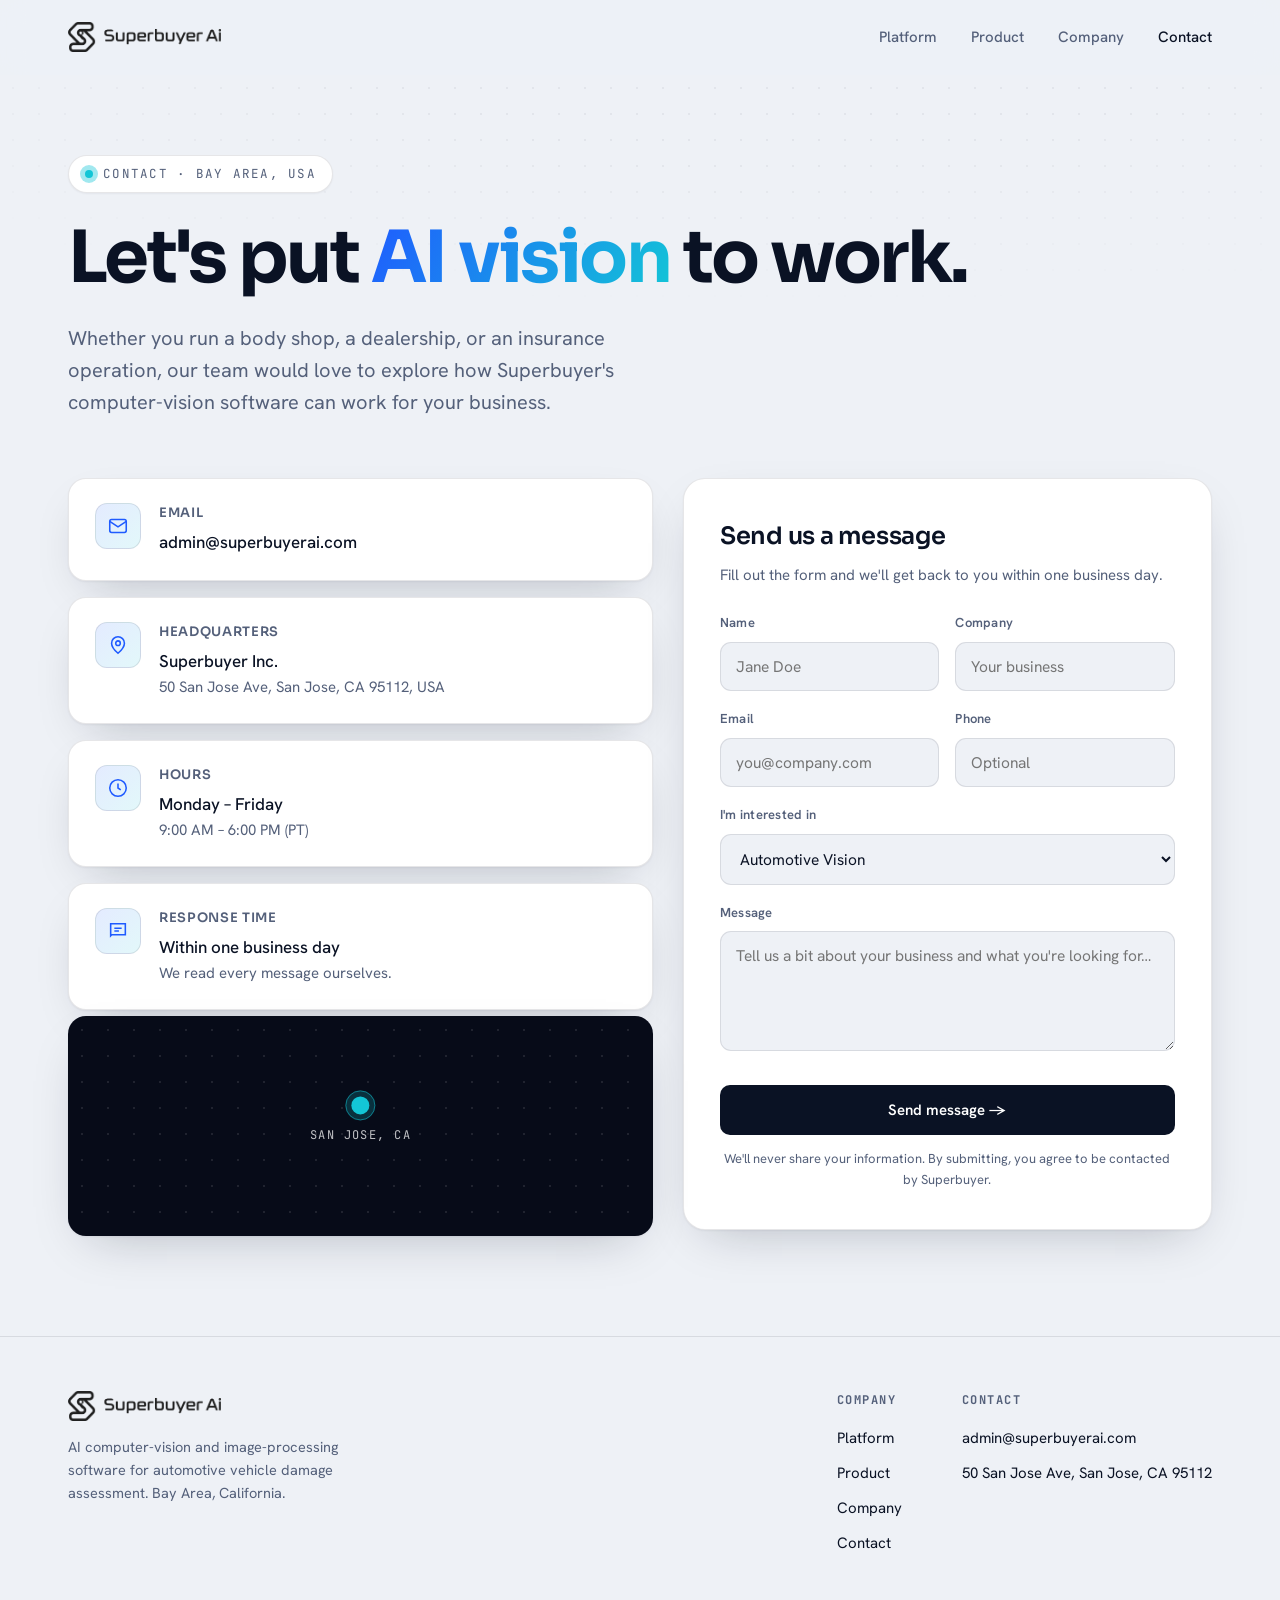
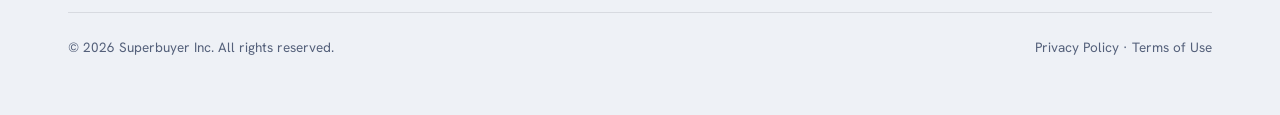
==== commit 7d747b81: "Hero phone visual, industry customer photos, legal pages, nav/footer cleanup - Hero: 2-column layout" ====
--- a/contact.html
+++ b/contact.html
@@ -22,7 +22,6 @@
       <a href="index.html#products">Product</a>
       <a href="index.html#company">Company</a>
       <a href="contact.html" class="active">Contact</a>
-      <a href="#form" class="btn">Partner with us</a>
     </div>
   </div>
 </nav>
@@ -165,16 +164,11 @@
           <a href="mailto:admin@superbuyerai.com">admin@superbuyerai.com</a>
           <a href="contact.html">50 San Jose Ave, San Jose, CA 95112</a>
         </div>
-        <div class="foot-col">
-          <h5>Follow</h5>
-          <a href="#">LinkedIn</a>
-          <a href="#">X / Twitter</a>
-        </div>
       </div>
     </div>
     <div class="copyright">
       <span>© 2026 Superbuyer Inc. All rights reserved.</span>
-      <span>Privacy · Terms</span>
+      <span><a href="privacy.html">Privacy Policy</a> · <a href="terms.html">Terms of Use</a></span>
     </div>
   </div>
 </footer>
--- a/styles.css
+++ b/styles.css
@@ -83,7 +83,13 @@
 @keyframes ping{to{transform:scale(2.8);opacity:0}}
 .eyebrow span.t{font-family:"JetBrains Mono",monospace;font-size:12.5px;letter-spacing:.1em;color:var(--ink-soft)}
 .hero-copy{position:relative;z-index:2;max-width:600px}
-@media(max-width:1180px) and (min-width:981px){.hero-copy{max-width:50%}}
+/* 2-column hero: copy left, phone visual right */
+.hero-grid{display:grid;grid-template-columns:1.06fr .94fr;gap:48px;align-items:center;position:relative;z-index:2}
+@media(max-width:980px){.hero-grid{grid-template-columns:1fr;gap:36px}.hero-copy{max-width:640px}}
+.hero-visual{position:relative;animation:slideInRight 1s cubic-bezier(.22,.61,.36,1) both;animation-delay:.12s}
+.hero-visual img{display:block;width:100%;height:auto;border-radius:22px;box-shadow:var(--shadow)}
+@keyframes slideInRight{from{opacity:0;transform:translateX(72px)}to{opacity:1;transform:none}}
+@media(prefers-reduced-motion:reduce){.hero-visual{animation:none}}
 h1{font-family:"Sora",sans-serif;font-weight:700;font-size:clamp(40px,6vw,78px);
   line-height:1.04;letter-spacing:-.035em;margin:28px 0 0}
 h1 .grad{background:linear-gradient(120deg,var(--accent),var(--accent-2));-webkit-background-clip:text;background-clip:text;color:transparent}
@@ -108,11 +114,15 @@
 .route-foot div .v{font-size:13.5px;color:rgba(255,255,255,.55);margin-top:2px}
 
 /* ---------- LOGO STRIP ---------- */
-.strip{padding:30px 0;border-top:1px solid var(--line);border-bottom:1px solid var(--line);margin-top:48px}
-.strip .wrap{display:flex;align-items:center;gap:30px;flex-wrap:wrap;justify-content:space-between}
-.strip p{font-family:"JetBrains Mono",monospace;font-size:12.5px;letter-spacing:.12em;text-transform:uppercase;color:var(--ink-soft);white-space:nowrap}
-.strip .who{display:flex;gap:34px;flex-wrap:wrap}
-.strip .who span{font-family:"Sora";font-weight:600;font-size:18px;color:var(--ink);opacity:.62}
+.strip{padding:56px 0;border-top:1px solid var(--line);border-bottom:1px solid var(--line);margin-top:48px}
+.strip .wrap{display:block}
+.strip p{font-family:"JetBrains Mono",monospace;font-size:12.5px;letter-spacing:.12em;text-transform:uppercase;color:var(--ink-soft);margin-bottom:26px}
+.strip .who{display:grid;grid-template-columns:repeat(4,1fr);gap:18px}
+.who-card{position:relative;display:block;border-radius:14px;overflow:hidden;border:1px solid var(--line);aspect-ratio:4/3}
+.who-card img{width:100%;height:100%;object-fit:cover;display:block;transition:transform .5s cubic-bezier(.22,.61,.36,1)}
+.who-card:hover img{transform:scale(1.05)}
+.who-card span{position:absolute;left:0;right:0;bottom:0;padding:30px 16px 14px;font-family:"Sora";font-weight:600;font-size:16px;color:#fff;background:linear-gradient(to top,rgba(8,12,22,.86),rgba(8,12,22,0))}
+@media(max-width:760px){.strip .who{grid-template-columns:repeat(2,1fr)}}
 
 /* ---------- SECTION ---------- */
 section{padding:100px 0}
@@ -182,6 +192,14 @@
 .foot-col a{display:block;color:var(--ink);text-decoration:none;font-size:15px;margin-bottom:11px;transition:color .2s}
 .foot-col a:hover{color:var(--accent)}
 .copyright{margin-top:46px;padding-top:24px;border-top:1px solid var(--line);color:var(--ink-soft);font-size:13.5px;display:flex;justify-content:space-between;gap:14px;flex-wrap:wrap}
+.copyright a{color:var(--ink-soft);text-decoration:none;transition:color .2s}
+.copyright a:hover{color:var(--ink)}
+.legal{max-width:760px;margin:0 auto;padding:6px 0 40px}
+.legal .updated{font-family:"JetBrains Mono",monospace;font-size:12.5px;letter-spacing:.08em;text-transform:uppercase;color:var(--ink-soft);margin-bottom:26px}
+.legal h2{font-family:"Sora";font-weight:700;font-size:21px;margin:36px 0 10px;color:var(--ink)}
+.legal p,.legal li{color:var(--ink-soft);font-size:15.5px;line-height:1.72;margin:0 0 14px}
+.legal ul{margin:0 0 14px;padding-left:20px}
+.legal a{color:var(--ink);text-decoration:underline}
 
 /* reveal */
 .reveal{opacity:0;transform:translateY(26px);transition:opacity .8s cubic-bezier(.2,.7,.2,1),transform .8s cubic-bezier(.2,.7,.2,1)}
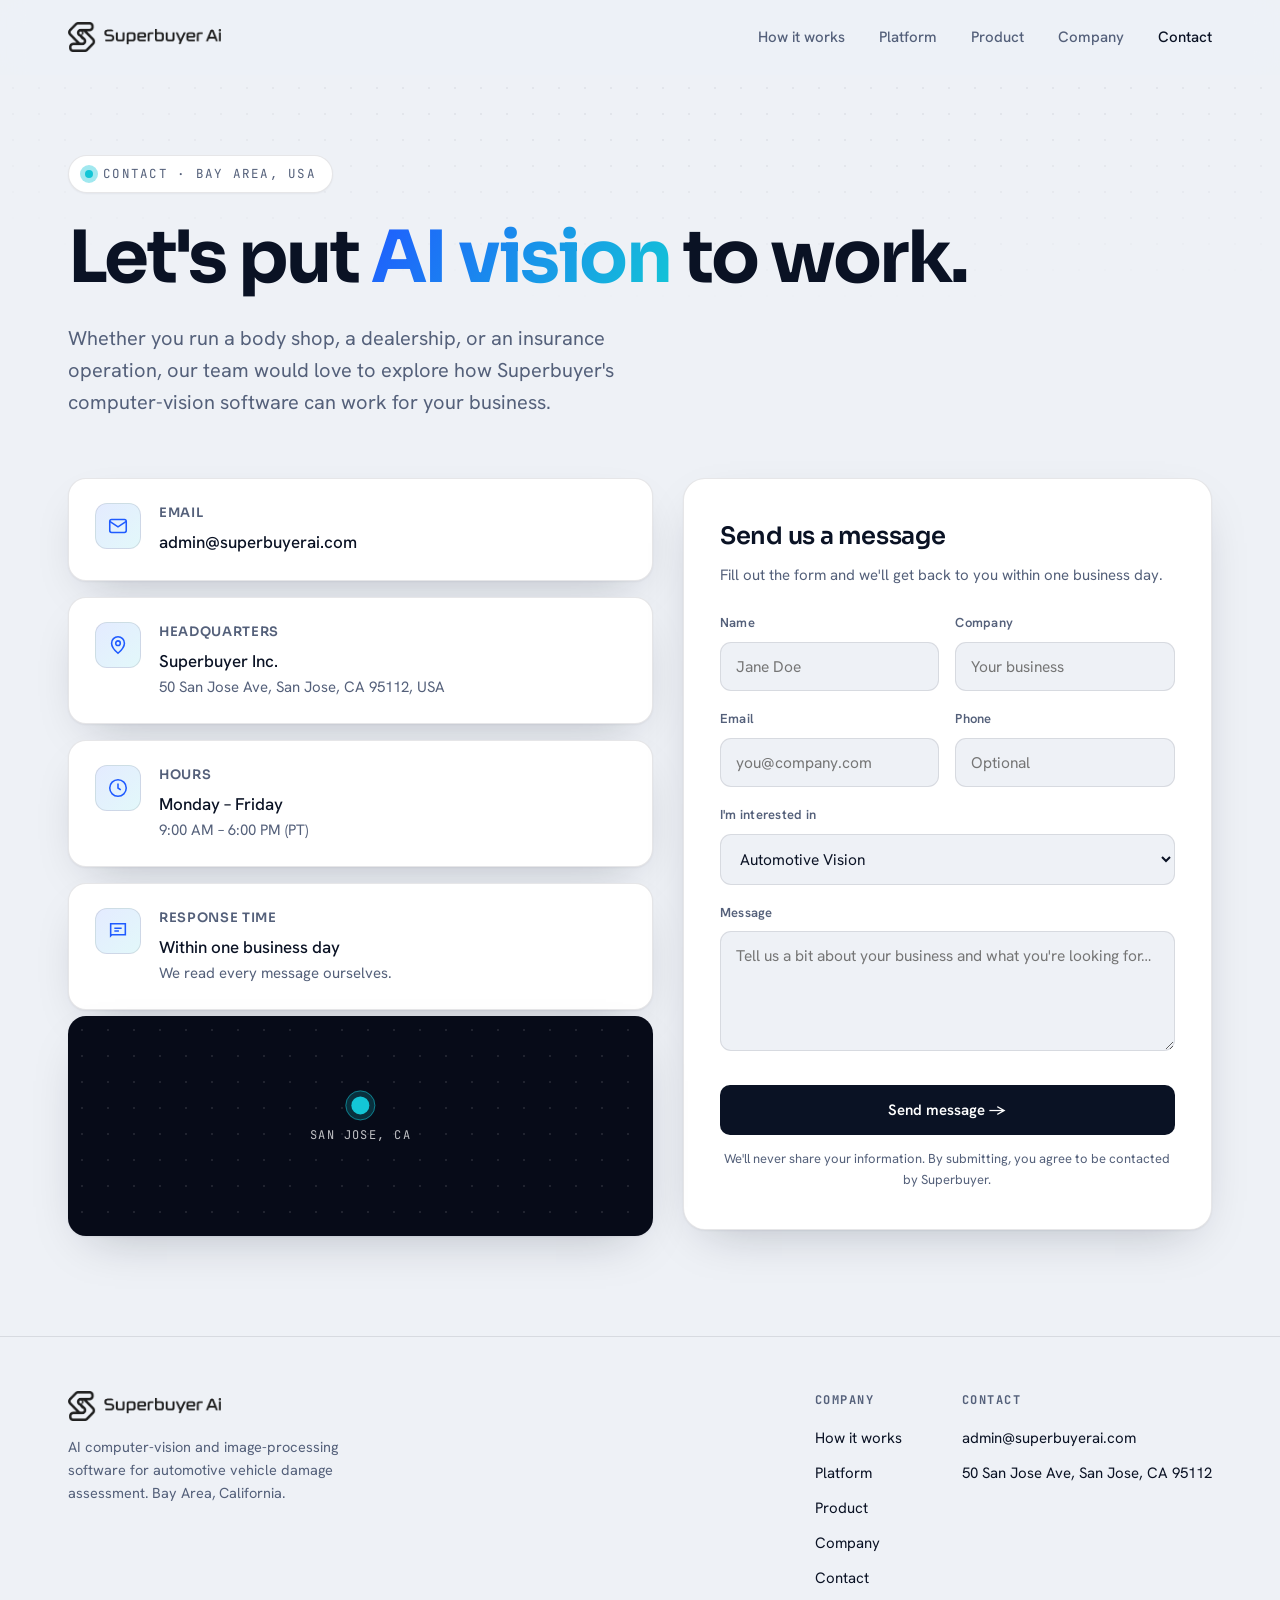
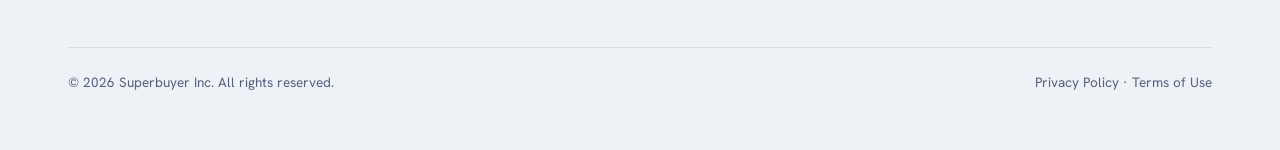
==== commit 002b6d08: "Down-to-earth copy, unified nav, SEO basics - Replace grandiose slogans with concrete, BP-aligned co" ====
--- a/contact.html
+++ b/contact.html
@@ -3,7 +3,7 @@
 <head>
 <meta charset="UTF-8" />
 <meta name="viewport" content="width=device-width, initial-scale=1.0" />
-<title>Contact — Superbuyer Ai</title>
+<title>Contact — Superbuyer AI</title>
 <meta name="description" content="Get in touch with Superbuyer. Partner with us to put AI computer-vision and image-processing software to work for your business." />
 <link rel="icon" type="image/png" href="images/favicon.png" />
 <link rel="apple-touch-icon" href="images/apple-touch-icon.png" />
@@ -11,13 +11,23 @@
 <link rel="preconnect" href="https://fonts.gstatic.com" crossorigin />
 <link href="https://fonts.googleapis.com/css2?family=Sora:wght@400;500;600;700;800&family=Hanken+Grotesk:wght@400;500;600;700&family=JetBrains+Mono:wght@400;500;600&display=swap" rel="stylesheet" />
 <link rel="stylesheet" href="styles.css" />
+<link rel="canonical" href="https://superbuyerai.com/contact" />
+<meta property="og:type" content="website" />
+<meta property="og:site_name" content="Superbuyer AI" />
+<meta property="og:title" content="Contact — Superbuyer AI" />
+<meta property="og:description" content="Get in touch with Superbuyer. We'd love to explore how our automotive AI vision can work for your business." />
+<meta property="og:url" content="https://superbuyerai.com/contact" />
+<meta property="og:image" content="https://superbuyerai.com/images/hero-phone.jpg" />
+<meta name="twitter:card" content="summary_large_image" />
+<meta name="twitter:image" content="https://superbuyerai.com/images/hero-phone.jpg" />
 </head>
 <body>
 
 <nav id="nav">
   <div class="wrap nav-in">
-    <a href="index.html" class="brand"><img class="logo-img" src="images/logo.png" alt="Superbuyer Ai" /></a>
+    <a href="index.html" class="brand"><img class="logo-img" src="images/logo.png" alt="Superbuyer AI" /></a>
     <div class="nav-links">
+      <a href="index.html#how">How it works</a>
       <a href="index.html#platform">Platform</a>
       <a href="index.html#products">Product</a>
       <a href="index.html#company">Company</a>
@@ -148,12 +158,13 @@
   <div class="wrap">
     <div class="foot">
       <div>
-        <a href="index.html" class="brand"><img class="logo-img" src="images/logo.png" alt="Superbuyer Ai" /></a>
+        <a href="index.html" class="brand"><img class="logo-img" src="images/logo.png" alt="Superbuyer AI" /></a>
         <p class="blurb">AI computer-vision and image-processing software for automotive vehicle damage assessment. Bay Area, California.</p>
       </div>
       <div class="foot-cols">
         <div class="foot-col">
           <h5>Company</h5>
+          <a href="index.html#how">How it works</a>
           <a href="index.html#platform">Platform</a>
           <a href="index.html#products">Product</a>
           <a href="index.html#company">Company</a>
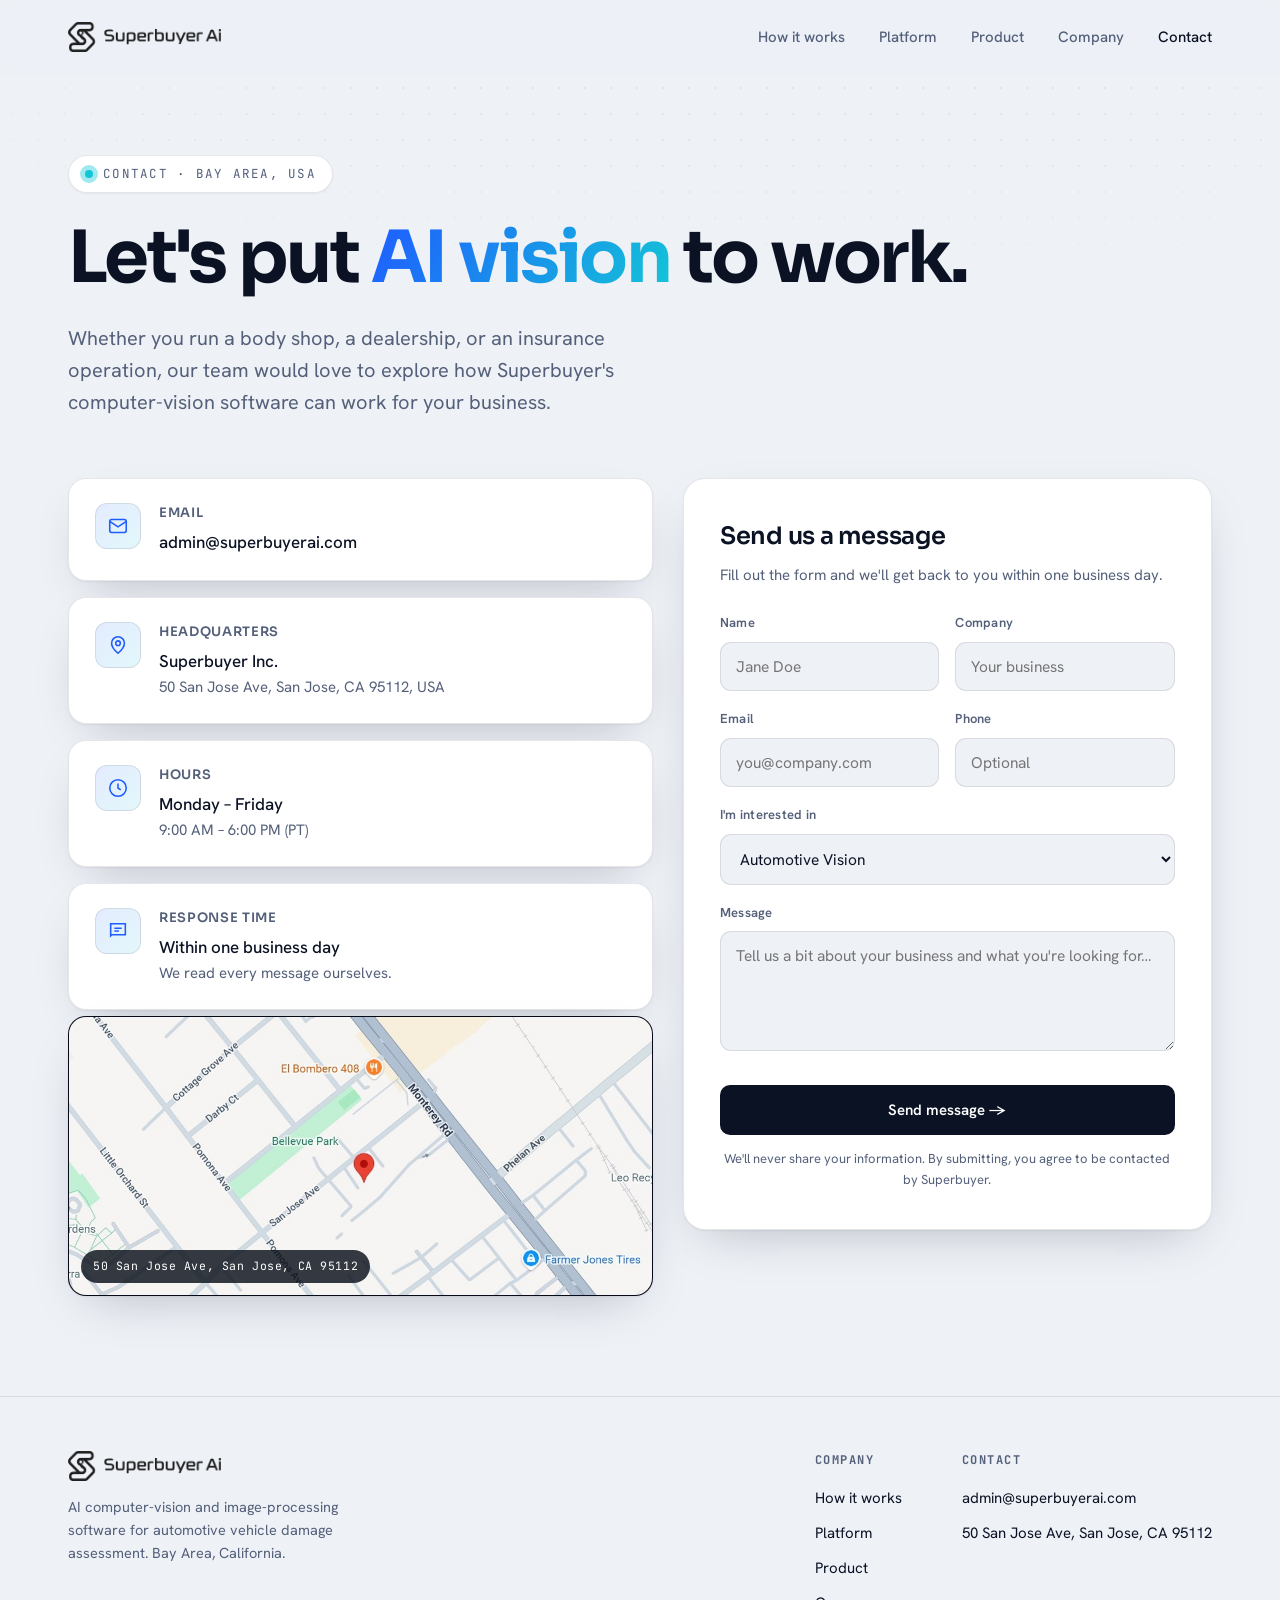
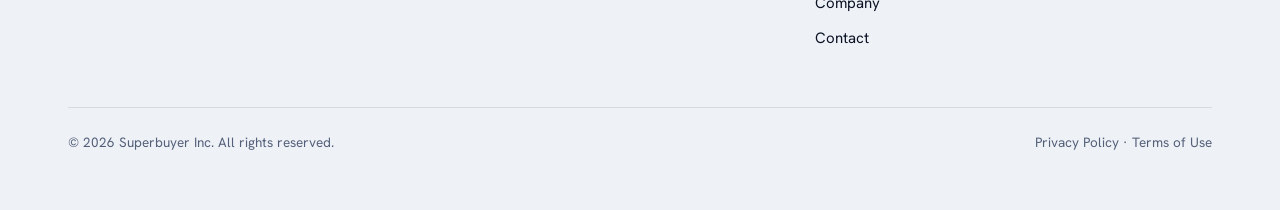
==== commit ec6e4513: "Contact: replace placeholder map with real Google Maps location - Use the actual San Jose Ave locati" ====
--- a/contact.html
+++ b/contact.html
@@ -85,13 +85,10 @@
           </div>
         </div>
 
-        <div class="map" aria-label="San Jose, California">
-          <div class="dotgrid"></div>
-          <div class="pin">
-            <div class="dot"></div>
-            <span>San Jose, CA</span>
-          </div>
-        </div>
+        <a class="map" href="https://www.google.com/maps/search/?api=1&query=50+San+Jose+Ave,+San+Jose,+CA+95112" target="_blank" rel="noopener" aria-label="View 50 San Jose Ave, San Jose, CA on Google Maps">
+          <img src="images/map.jpg" alt="Map showing Superbuyer's location on San Jose Ave, San Jose, California" />
+          <span class="map-tag">50 San Jose Ave, San Jose, CA 95112</span>
+        </a>
       </div>
 
       <!-- FORM COLUMN -->
--- a/styles.css
+++ b/styles.css
@@ -229,13 +229,11 @@
 .info-item a:hover{color:var(--accent)}
 .info-item p span{display:block;font-weight:400;font-size:15px;color:var(--ink-soft)}
 
-.map{margin-top:6px;border-radius:18px;overflow:hidden;border:1px solid var(--line);box-shadow:var(--shadow);
-  height:220px;position:relative;background:var(--night)}
-.map .dotgrid{position:absolute;inset:0;opacity:.2;background-image:radial-gradient(rgba(255,255,255,.5) 1px,transparent 1px)}
-.map .pin{position:absolute;left:50%;top:48%;transform:translate(-50%,-50%);text-align:center}
-.map .pin .dot{width:18px;height:18px;border-radius:50%;background:var(--accent-2);margin:0 auto;position:relative;box-shadow:0 0 0 6px rgba(19,198,214,.2)}
-.map .pin .dot::after{content:"";position:absolute;inset:-6px;border-radius:50%;border:1px solid var(--accent-2);opacity:.5;animation:ping 2s ease-out infinite}
-.map .pin span{display:block;margin-top:12px;font-family:"JetBrains Mono",monospace;font-size:12px;letter-spacing:.12em;color:rgba(255,255,255,.75);text-transform:uppercase}
+.map{margin-top:6px;display:block;border-radius:18px;overflow:hidden;border:1px solid var(--line);box-shadow:var(--shadow);
+  height:280px;position:relative;background:var(--night);text-decoration:none}
+.map img{position:absolute;inset:0;width:100%;height:100%;object-fit:cover;object-position:center;transition:transform .5s cubic-bezier(.22,.61,.36,1)}
+.map:hover img{transform:scale(1.04)}
+.map-tag{position:absolute;left:12px;bottom:12px;z-index:2;padding:7px 12px;border-radius:999px;background:rgba(10,16,26,.82);color:#fff;font-family:"JetBrains Mono",monospace;font-size:11.5px;letter-spacing:.05em}
 
 /* form column */
 .form-card{background:var(--card);border:1px solid var(--line);border-radius:22px;padding:38px 36px;box-shadow:var(--shadow)}
